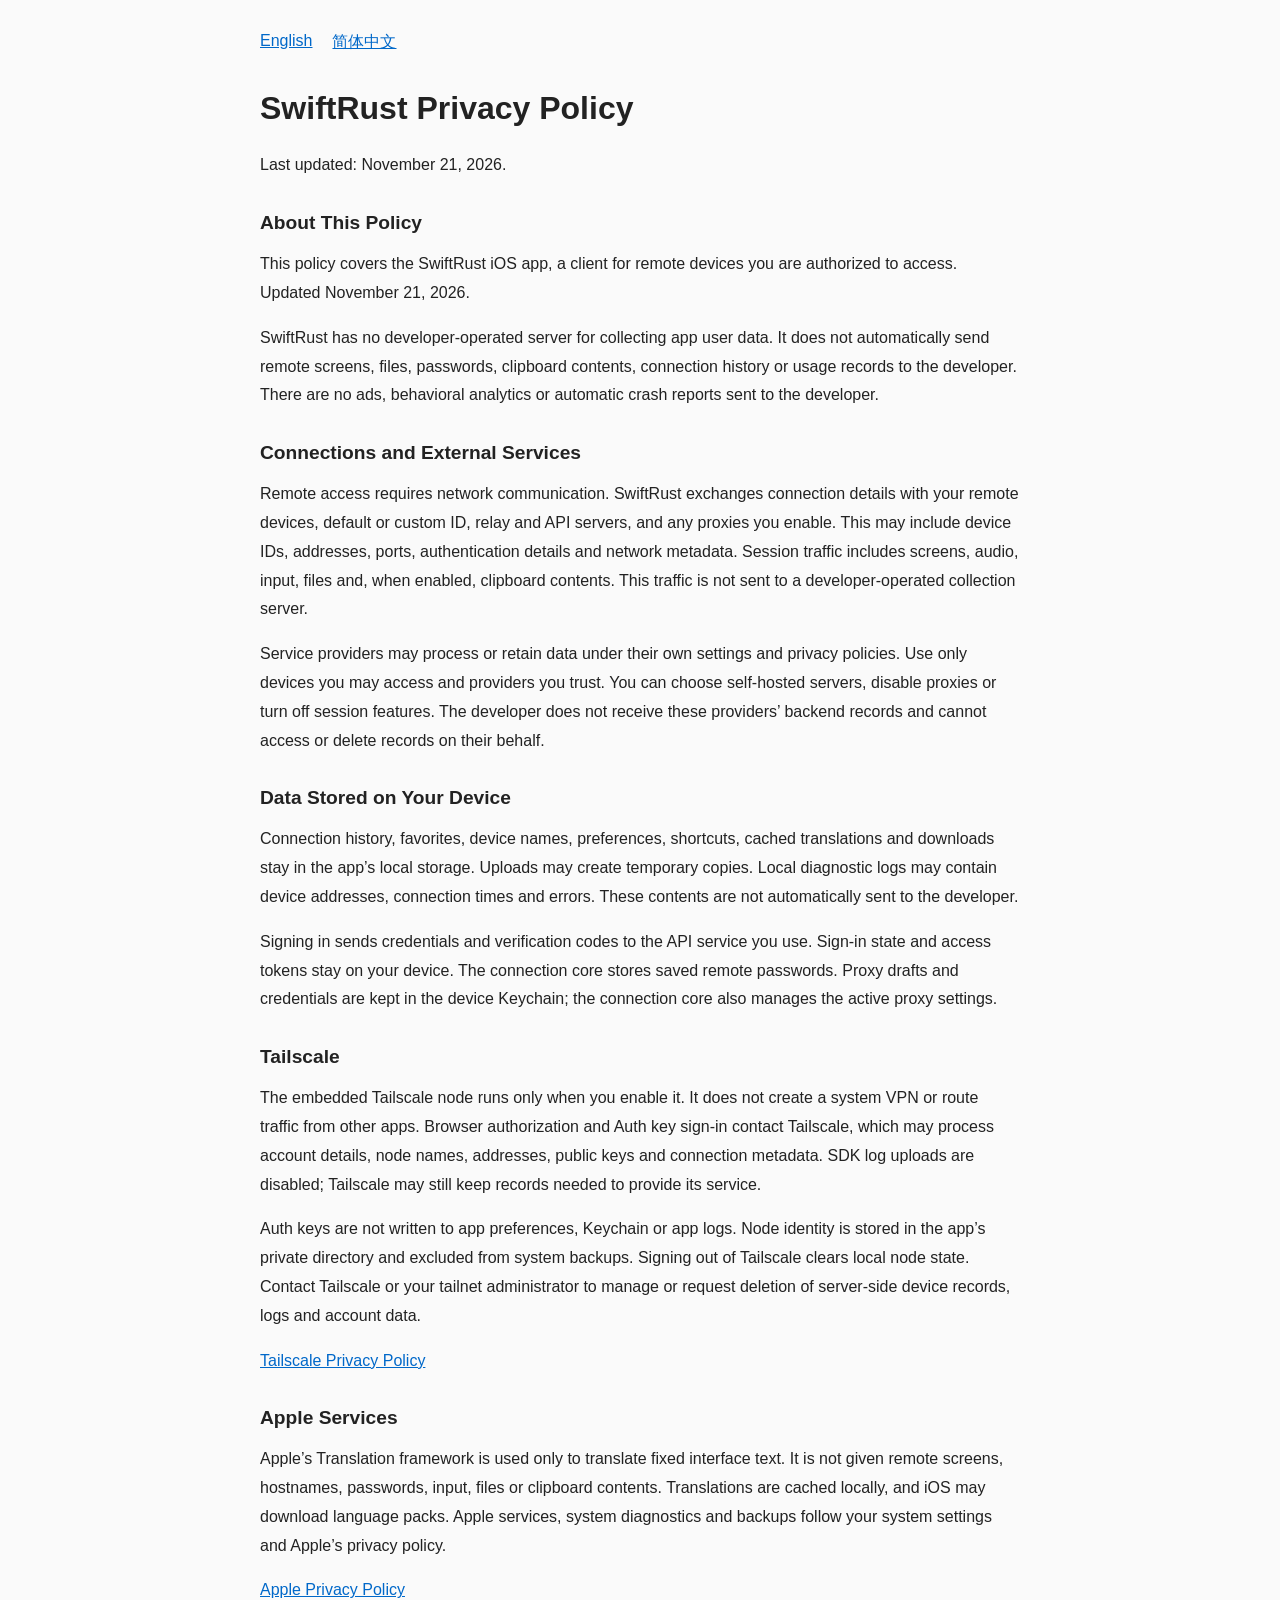
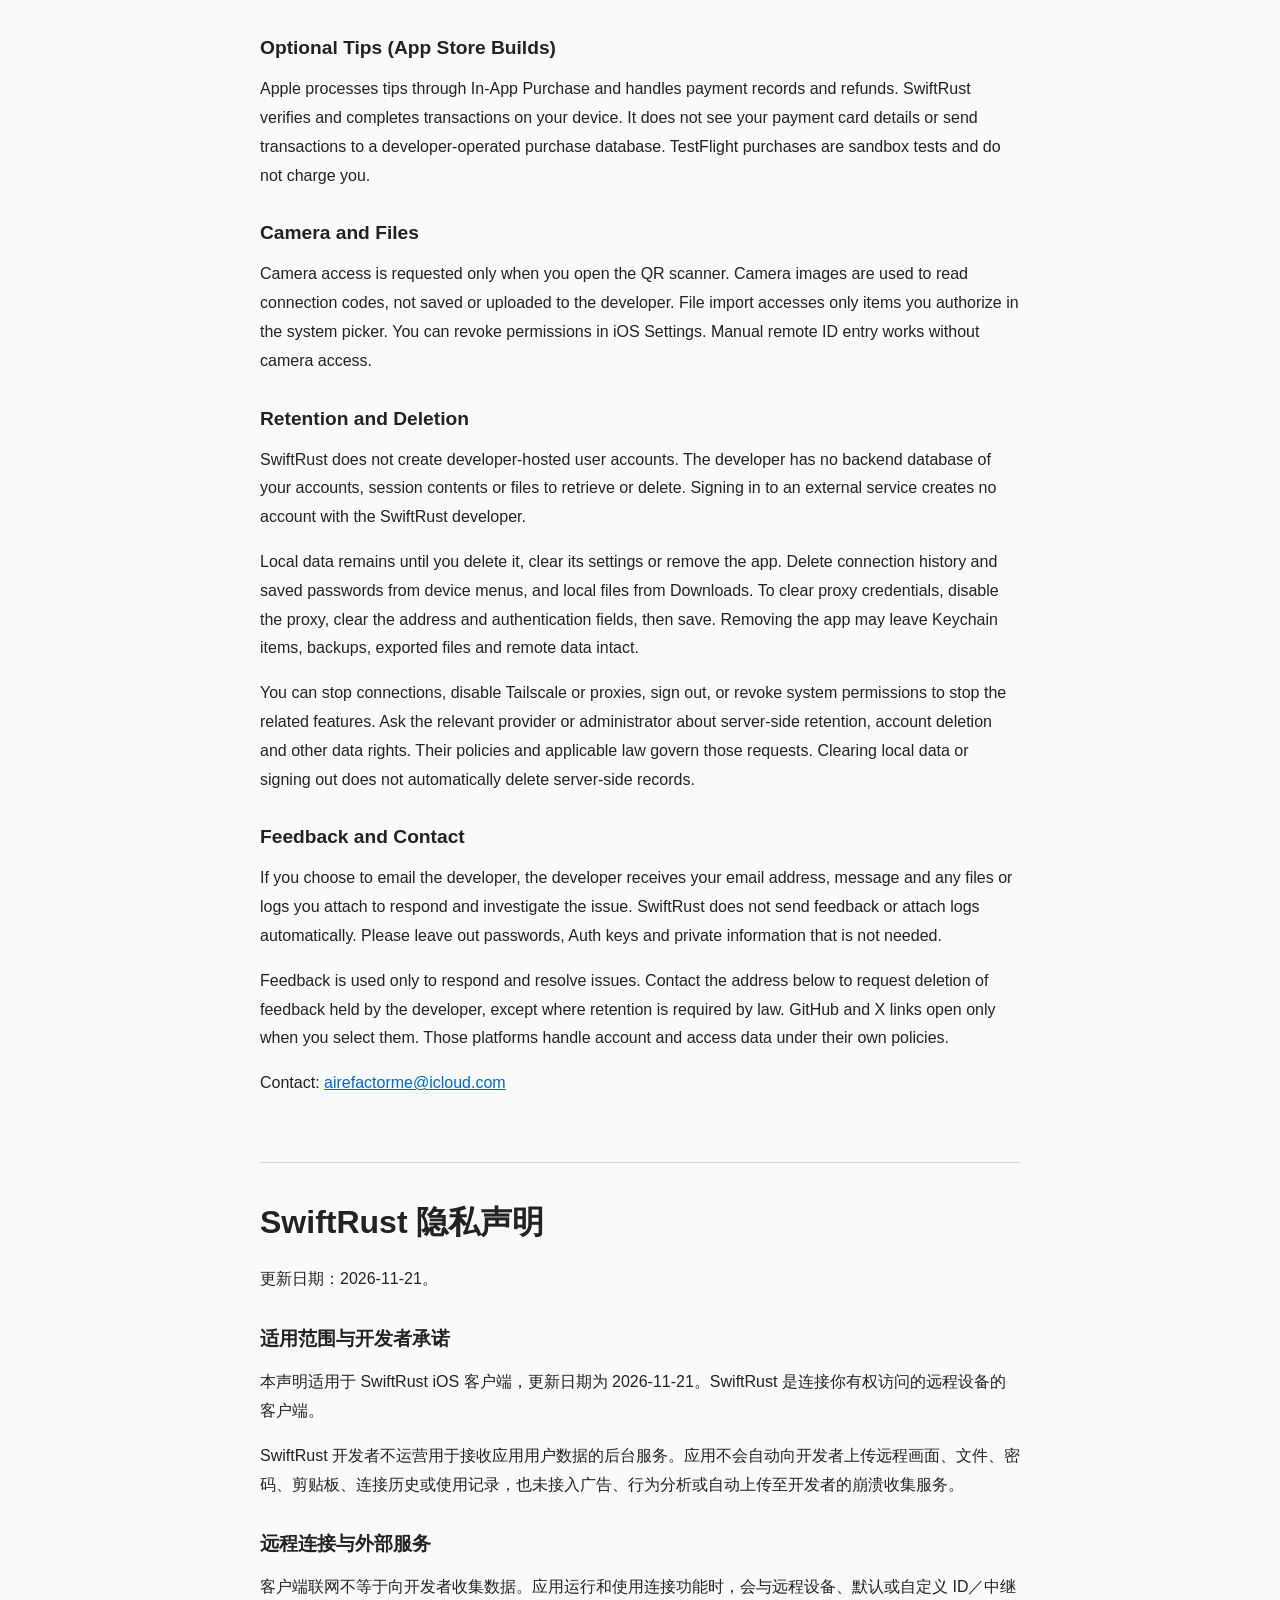
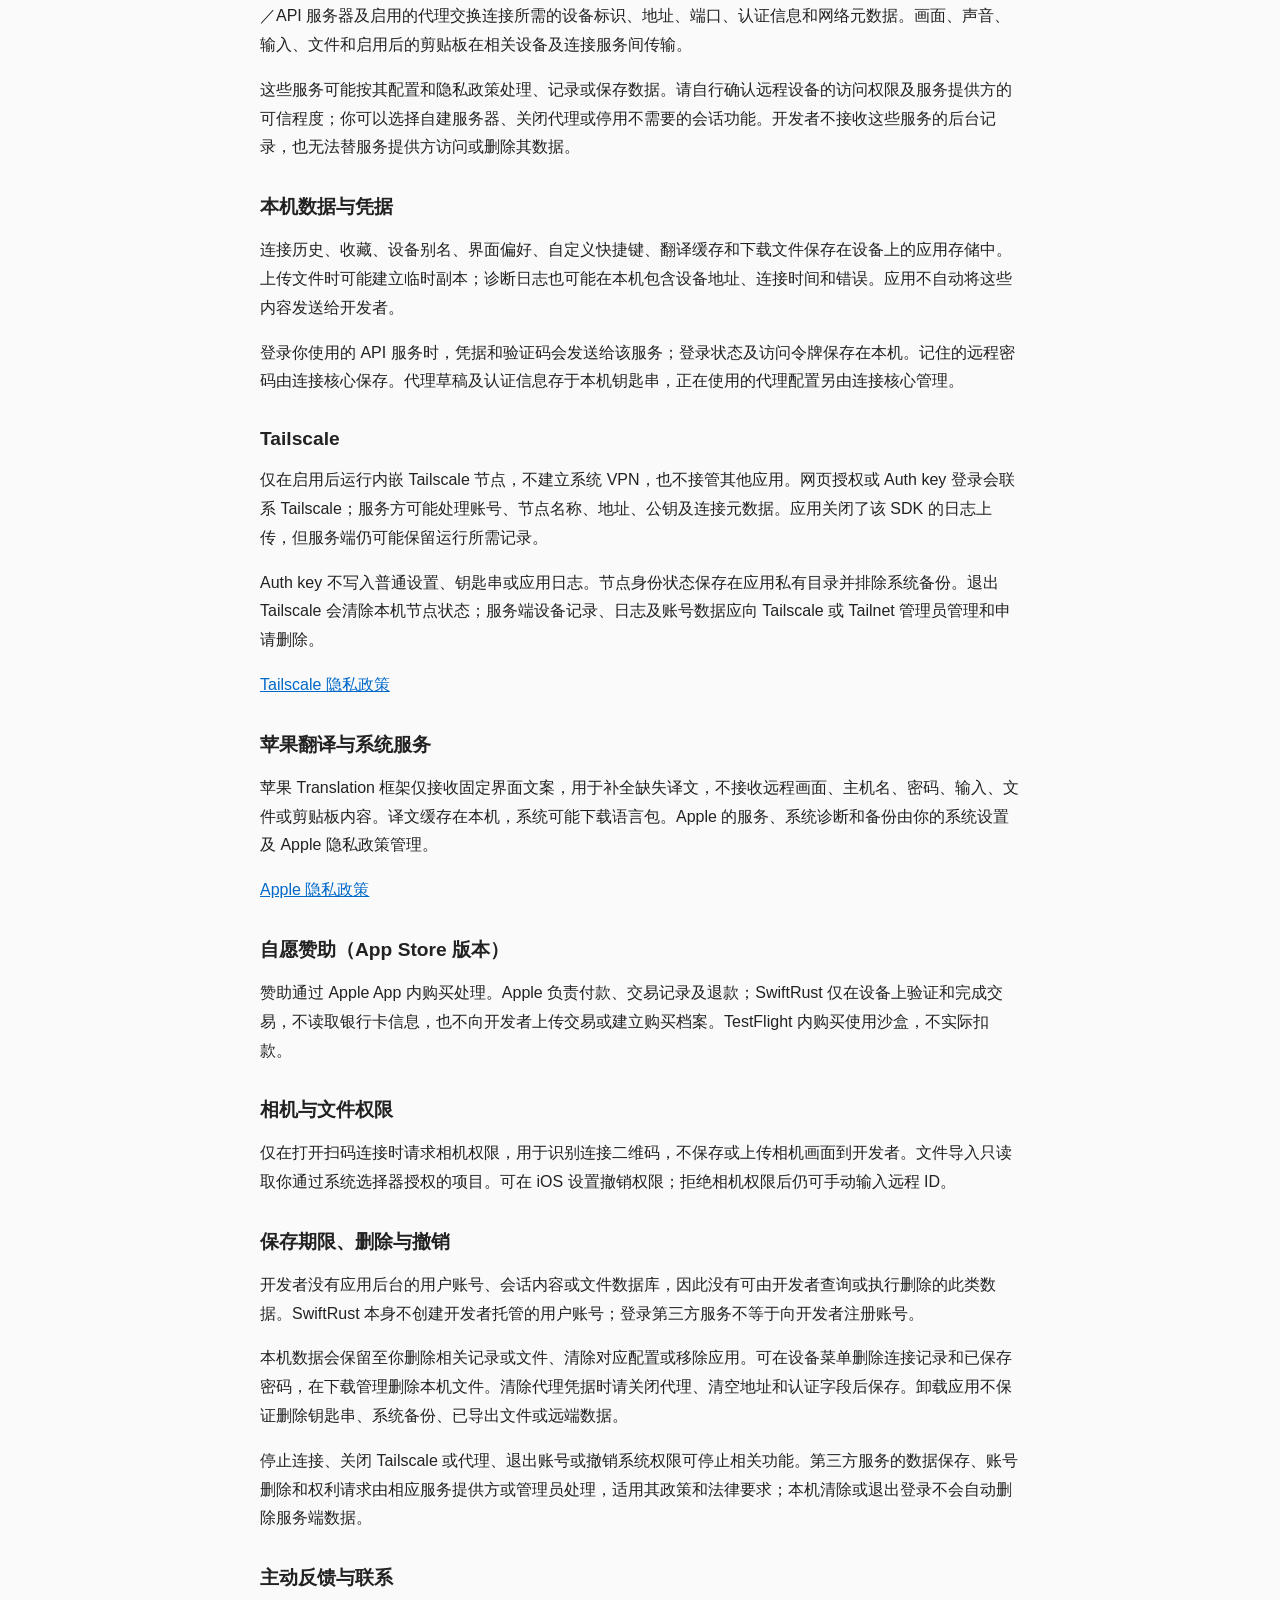
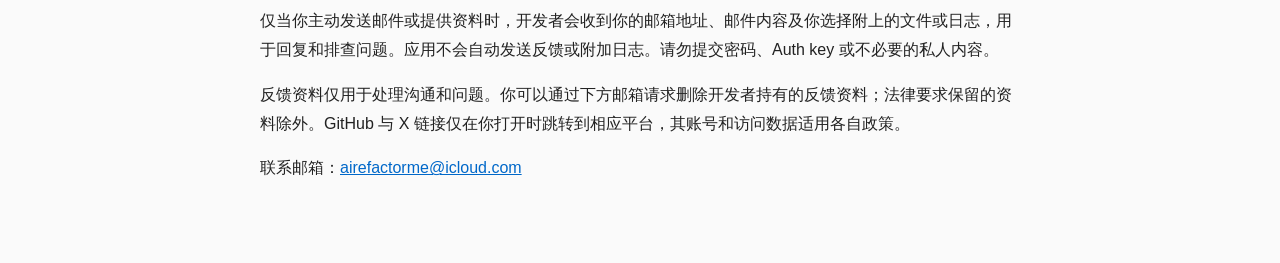
==== docs/index.html @ 5ad8a9b4 "feat: introduce SwiftRust 1.0.0 native iOS client Rebuild the iOS interface with SwiftUI/UIKit over " ====
<!doctype html><html lang="en"><meta charset="utf-8"><meta name="viewport" content="width=device-width, initial-scale=1"><meta name="color-scheme" content="light dark"><title>SwiftRust Privacy Policy</title><style>:root{font-family:-apple-system,BlinkMacSystemFont,"Segoe UI",sans-serif;color-scheme:light dark}body{margin:0;background:light-dark(#fafafa,#111);color:light-dark(#222,#eee)}main{max-width:760px;margin:auto;padding:32px 24px 64px}nav{display:flex;gap:20px;margin-bottom:36px}a{color:light-dark(#0068c9,#79baff)}h1{font-size:2rem;line-height:1.2;margin:0 0 24px}h2{font-size:1.2rem;margin-top:32px}p{font-size:1rem;line-height:1.8;overflow-wrap:anywhere}section+section{margin-top:64px;padding-top:40px;border-top:1px solid #8885}</style><main><nav aria-label="Language"><a href="#english">English</a><a href="#chinese" lang="zh-CN">简体中文</a></nav><section id="english"><h1>SwiftRust Privacy Policy</h1>
<p>Last updated: November 21, 2026.</p>
<h2>About This Policy</h2>
<p>This policy covers the SwiftRust iOS app, a client for remote devices you are authorized to access. Updated November 21, 2026.</p>
<p>SwiftRust has no developer-operated server for collecting app user data. It does not automatically send remote screens, files, passwords, clipboard contents, connection history or usage records to the developer. There are no ads, behavioral analytics or automatic crash reports sent to the developer.</p>
<h2>Connections and External Services</h2>
<p>Remote access requires network communication. SwiftRust exchanges connection details with your remote devices, default or custom ID, relay and API servers, and any proxies you enable. This may include device IDs, addresses, ports, authentication details and network metadata. Session traffic includes screens, audio, input, files and, when enabled, clipboard contents. This traffic is not sent to a developer-operated collection server.</p>
<p>Service providers may process or retain data under their own settings and privacy policies. Use only devices you may access and providers you trust. You can choose self-hosted servers, disable proxies or turn off session features. The developer does not receive these providers’ backend records and cannot access or delete records on their behalf.</p>
<h2>Data Stored on Your Device</h2>
<p>Connection history, favorites, device names, preferences, shortcuts, cached translations and downloads stay in the app’s local storage. Uploads may create temporary copies. Local diagnostic logs may contain device addresses, connection times and errors. These contents are not automatically sent to the developer.</p>
<p>Signing in sends credentials and verification codes to the API service you use. Sign-in state and access tokens stay on your device. The connection core stores saved remote passwords. Proxy drafts and credentials are kept in the device Keychain; the connection core also manages the active proxy settings.</p>
<h2>Tailscale</h2>
<p>The embedded Tailscale node runs only when you enable it. It does not create a system VPN or route traffic from other apps. Browser authorization and Auth key sign-in contact Tailscale, which may process account details, node names, addresses, public keys and connection metadata. SDK log uploads are disabled; Tailscale may still keep records needed to provide its service.</p>
<p>Auth keys are not written to app preferences, Keychain or app logs. Node identity is stored in the app’s private directory and excluded from system backups. Signing out of Tailscale clears local node state. Contact Tailscale or your tailnet administrator to manage or request deletion of server-side device records, logs and account data.</p>
<p><a href="https://tailscale.com/legal/privacy-policy">Tailscale Privacy Policy</a></p>
<h2>Apple Services</h2>
<p>Apple’s Translation framework is used only to translate fixed interface text. It is not given remote screens, hostnames, passwords, input, files or clipboard contents. Translations are cached locally, and iOS may download language packs. Apple services, system diagnostics and backups follow your system settings and Apple’s privacy policy.</p>
<p><a href="https://www.apple.com/legal/privacy/">Apple Privacy Policy</a></p>
<h2>Optional Tips (App Store Builds)</h2>
<p>Apple processes tips through In-App Purchase and handles payment records and refunds. SwiftRust verifies and completes transactions on your device. It does not see your payment card details or send transactions to a developer-operated purchase database. TestFlight purchases are sandbox tests and do not charge you.</p>
<h2>Camera and Files</h2>
<p>Camera access is requested only when you open the QR scanner. Camera images are used to read connection codes, not saved or uploaded to the developer. File import accesses only items you authorize in the system picker. You can revoke permissions in iOS Settings. Manual remote ID entry works without camera access.</p>
<h2>Retention and Deletion</h2>
<p>SwiftRust does not create developer-hosted user accounts. The developer has no backend database of your accounts, session contents or files to retrieve or delete. Signing in to an external service creates no account with the SwiftRust developer.</p>
<p>Local data remains until you delete it, clear its settings or remove the app. Delete connection history and saved passwords from device menus, and local files from Downloads. To clear proxy credentials, disable the proxy, clear the address and authentication fields, then save. Removing the app may leave Keychain items, backups, exported files and remote data intact.</p>
<p>You can stop connections, disable Tailscale or proxies, sign out, or revoke system permissions to stop the related features. Ask the relevant provider or administrator about server-side retention, account deletion and other data rights. Their policies and applicable law govern those requests. Clearing local data or signing out does not automatically delete server-side records.</p>
<h2>Feedback and Contact</h2>
<p>If you choose to email the developer, the developer receives your email address, message and any files or logs you attach to respond and investigate the issue. SwiftRust does not send feedback or attach logs automatically. Please leave out passwords, Auth keys and private information that is not needed.</p>
<p>Feedback is used only to respond and resolve issues. Contact the address below to request deletion of feedback held by the developer, except where retention is required by law. GitHub and X links open only when you select them. Those platforms handle account and access data under their own policies.</p>
<p>Contact: <a href="mailto:airefactorme@icloud.com">airefactorme@icloud.com</a></p></section><section id="chinese" lang="zh-CN"><h1>SwiftRust 隐私声明</h1>
<p>更新日期：2026-11-21。</p>
<h2>适用范围与开发者承诺</h2>
<p>本声明适用于 SwiftRust iOS 客户端，更新日期为 2026-11-21。SwiftRust 是连接你有权访问的远程设备的客户端。</p>
<p>SwiftRust 开发者不运营用于接收应用用户数据的后台服务。应用不会自动向开发者上传远程画面、文件、密码、剪贴板、连接历史或使用记录，也未接入广告、行为分析或自动上传至开发者的崩溃收集服务。</p>
<h2>远程连接与外部服务</h2>
<p>客户端联网不等于向开发者收集数据。应用运行和使用连接功能时，会与远程设备、默认或自定义 ID／中继／API 服务器及启用的代理交换连接所需的设备标识、地址、端口、认证信息和网络元数据。画面、声音、输入、文件和启用后的剪贴板在相关设备及连接服务间传输。</p>
<p>这些服务可能按其配置和隐私政策处理、记录或保存数据。请自行确认远程设备的访问权限及服务提供方的可信程度；你可以选择自建服务器、关闭代理或停用不需要的会话功能。开发者不接收这些服务的后台记录，也无法替服务提供方访问或删除其数据。</p>
<h2>本机数据与凭据</h2>
<p>连接历史、收藏、设备别名、界面偏好、自定义快捷键、翻译缓存和下载文件保存在设备上的应用存储中。上传文件时可能建立临时副本；诊断日志也可能在本机包含设备地址、连接时间和错误。应用不自动将这些内容发送给开发者。</p>
<p>登录你使用的 API 服务时，凭据和验证码会发送给该服务；登录状态及访问令牌保存在本机。记住的远程密码由连接核心保存。代理草稿及认证信息存于本机钥匙串，正在使用的代理配置另由连接核心管理。</p>
<h2>Tailscale</h2>
<p>仅在启用后运行内嵌 Tailscale 节点，不建立系统 VPN，也不接管其他应用。网页授权或 Auth key 登录会联系 Tailscale；服务方可能处理账号、节点名称、地址、公钥及连接元数据。应用关闭了该 SDK 的日志上传，但服务端仍可能保留运行所需记录。</p>
<p>Auth key 不写入普通设置、钥匙串或应用日志。节点身份状态保存在应用私有目录并排除系统备份。退出 Tailscale 会清除本机节点状态；服务端设备记录、日志及账号数据应向 Tailscale 或 Tailnet 管理员管理和申请删除。</p>
<p><a href="https://tailscale.com/legal/privacy-policy">Tailscale 隐私政策</a></p>
<h2>苹果翻译与系统服务</h2>
<p>苹果 Translation 框架仅接收固定界面文案，用于补全缺失译文，不接收远程画面、主机名、密码、输入、文件或剪贴板内容。译文缓存在本机，系统可能下载语言包。Apple 的服务、系统诊断和备份由你的系统设置及 Apple 隐私政策管理。</p>
<p><a href="https://www.apple.com/legal/privacy/">Apple 隐私政策</a></p>
<h2>自愿赞助（App Store 版本）</h2>
<p>赞助通过 Apple App 内购买处理。Apple 负责付款、交易记录及退款；SwiftRust 仅在设备上验证和完成交易，不读取银行卡信息，也不向开发者上传交易或建立购买档案。TestFlight 内购买使用沙盒，不实际扣款。</p>
<h2>相机与文件权限</h2>
<p>仅在打开扫码连接时请求相机权限，用于识别连接二维码，不保存或上传相机画面到开发者。文件导入只读取你通过系统选择器授权的项目。可在 iOS 设置撤销权限；拒绝相机权限后仍可手动输入远程 ID。</p>
<h2>保存期限、删除与撤销</h2>
<p>开发者没有应用后台的用户账号、会话内容或文件数据库，因此没有可由开发者查询或执行删除的此类数据。SwiftRust 本身不创建开发者托管的用户账号；登录第三方服务不等于向开发者注册账号。</p>
<p>本机数据会保留至你删除相关记录或文件、清除对应配置或移除应用。可在设备菜单删除连接记录和已保存密码，在下载管理删除本机文件。清除代理凭据时请关闭代理、清空地址和认证字段后保存。卸载应用不保证删除钥匙串、系统备份、已导出文件或远端数据。</p>
<p>停止连接、关闭 Tailscale 或代理、退出账号或撤销系统权限可停止相关功能。第三方服务的数据保存、账号删除和权利请求由相应服务提供方或管理员处理，适用其政策和法律要求；本机清除或退出登录不会自动删除服务端数据。</p>
<h2>主动反馈与联系</h2>
<p>仅当你主动发送邮件或提供资料时，开发者会收到你的邮箱地址、邮件内容及你选择附上的文件或日志，用于回复和排查问题。应用不会自动发送反馈或附加日志。请勿提交密码、Auth key 或不必要的私人内容。</p>
<p>反馈资料仅用于处理沟通和问题。你可以通过下方邮箱请求删除开发者持有的反馈资料；法律要求保留的资料除外。GitHub 与 X 链接仅在你打开时跳转到相应平台，其账号和访问数据适用各自政策。</p>
<p>联系邮箱：<a href="mailto:airefactorme@icloud.com">airefactorme@icloud.com</a></p></section></main></html>
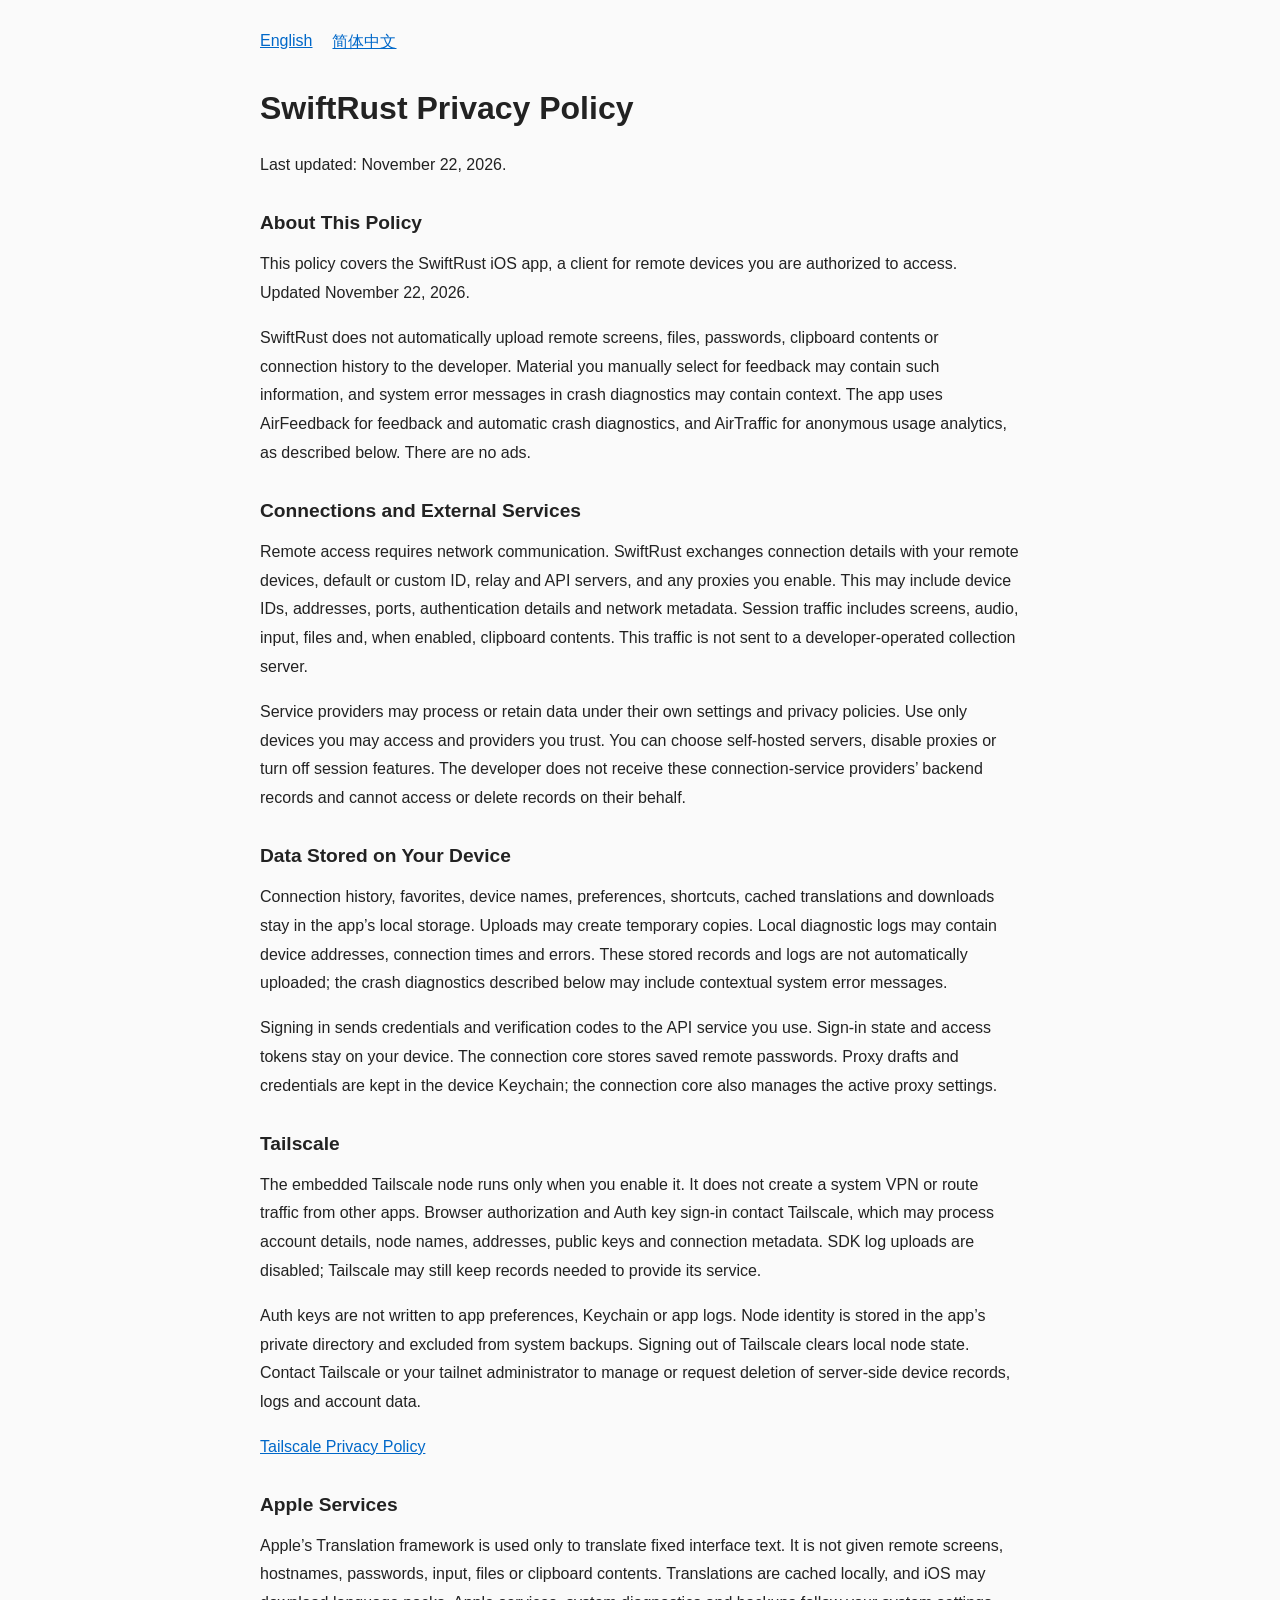
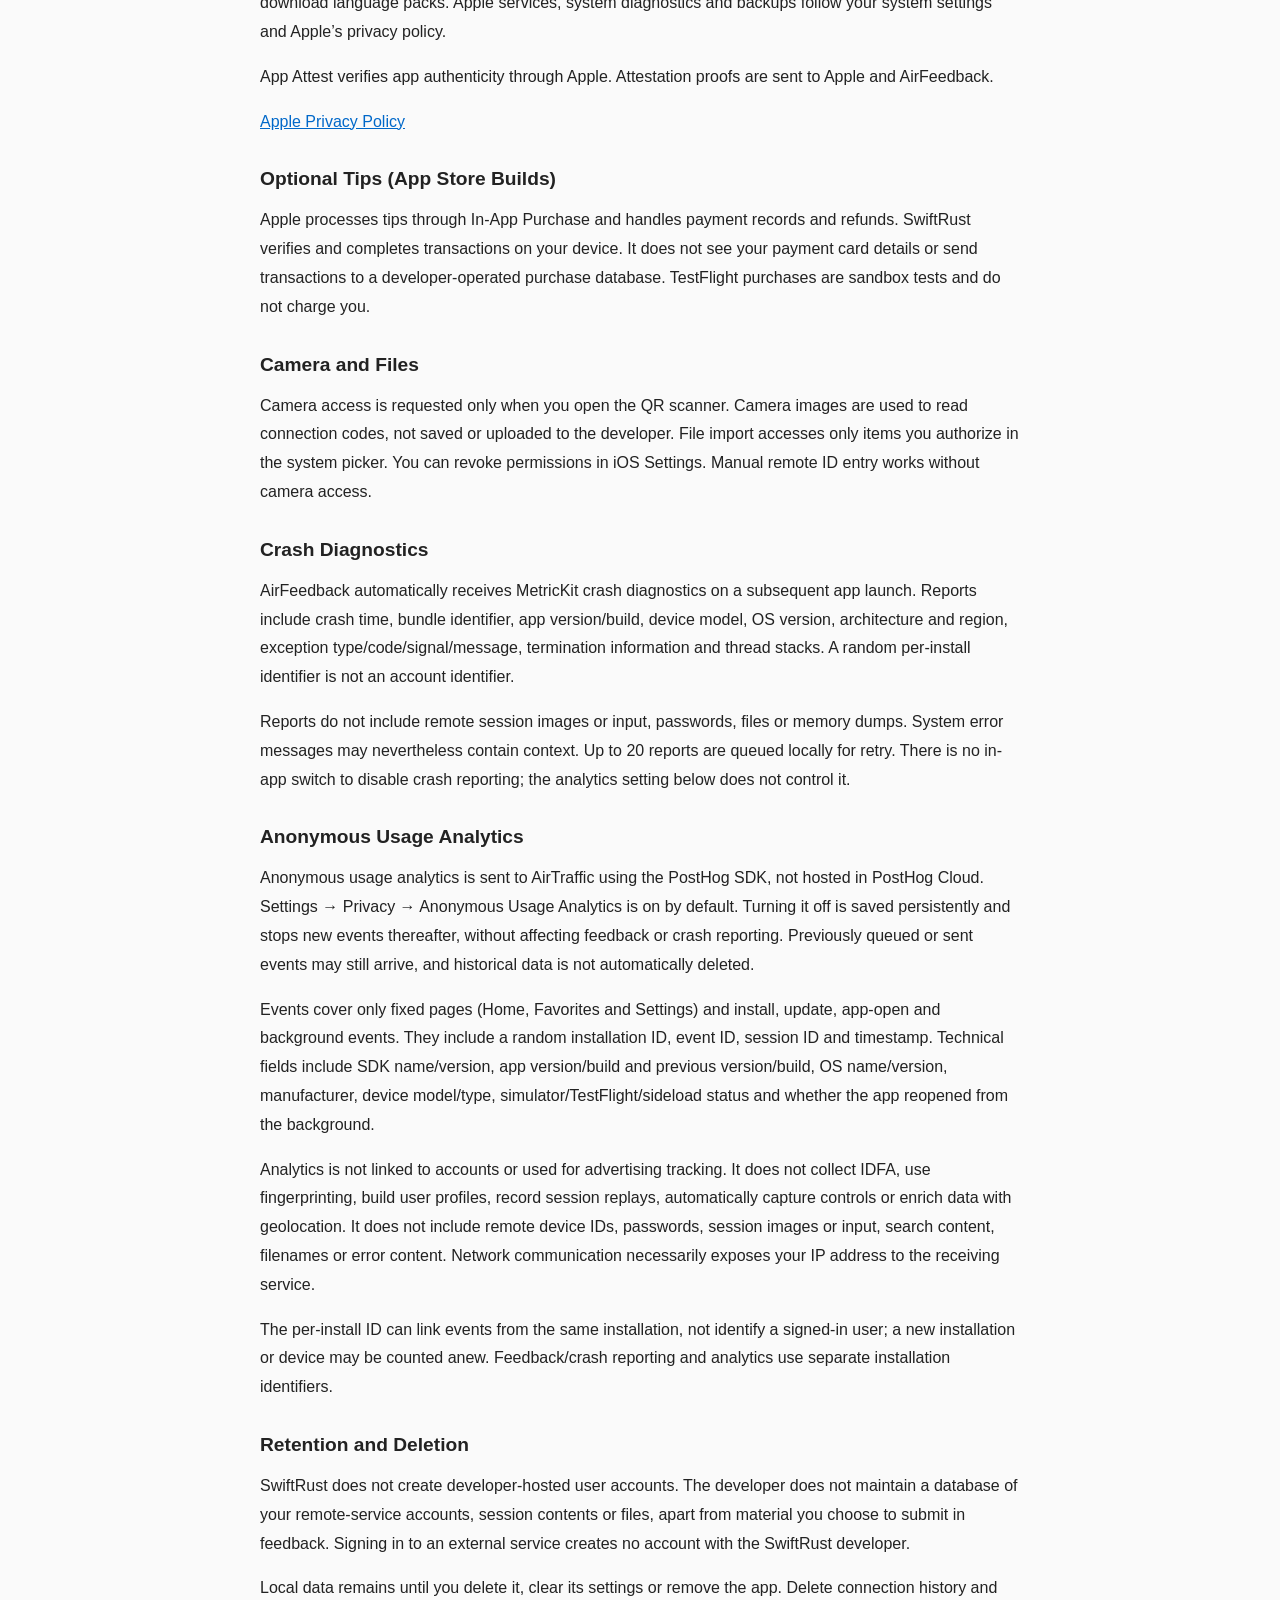
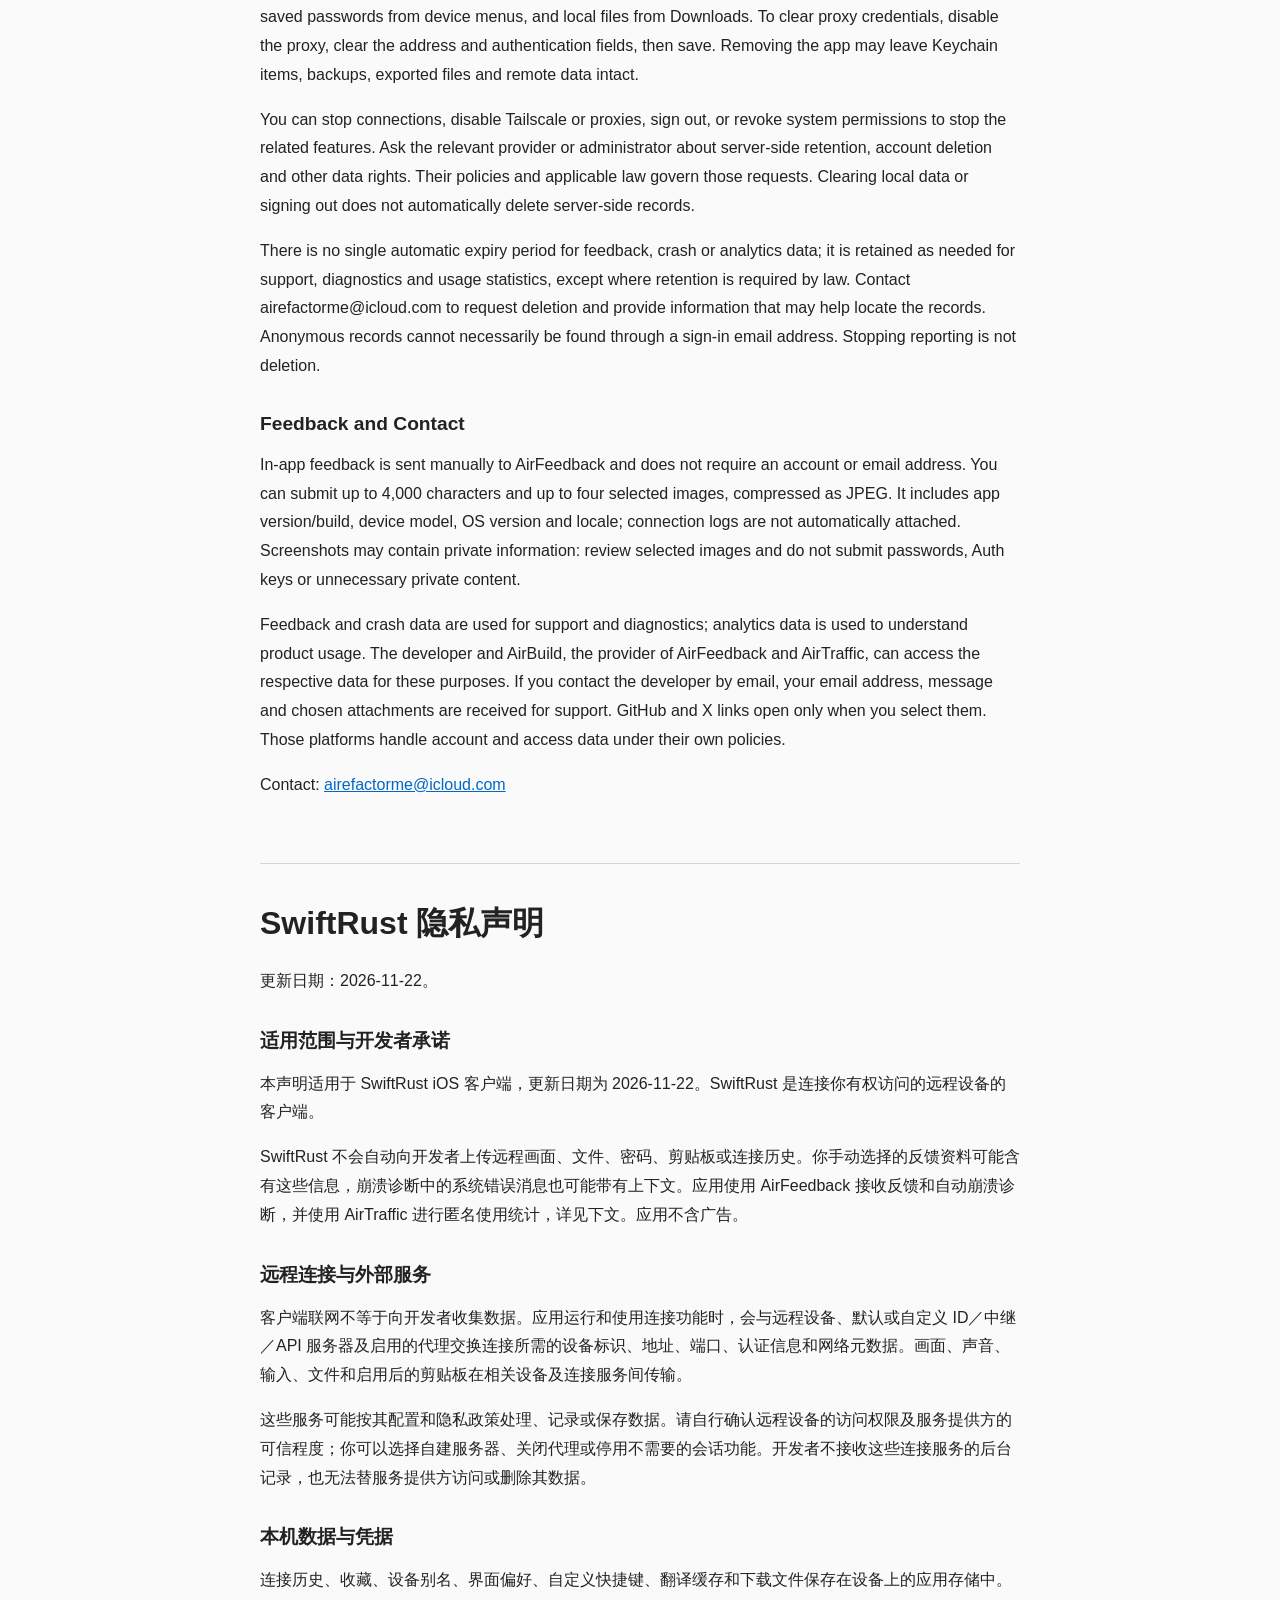
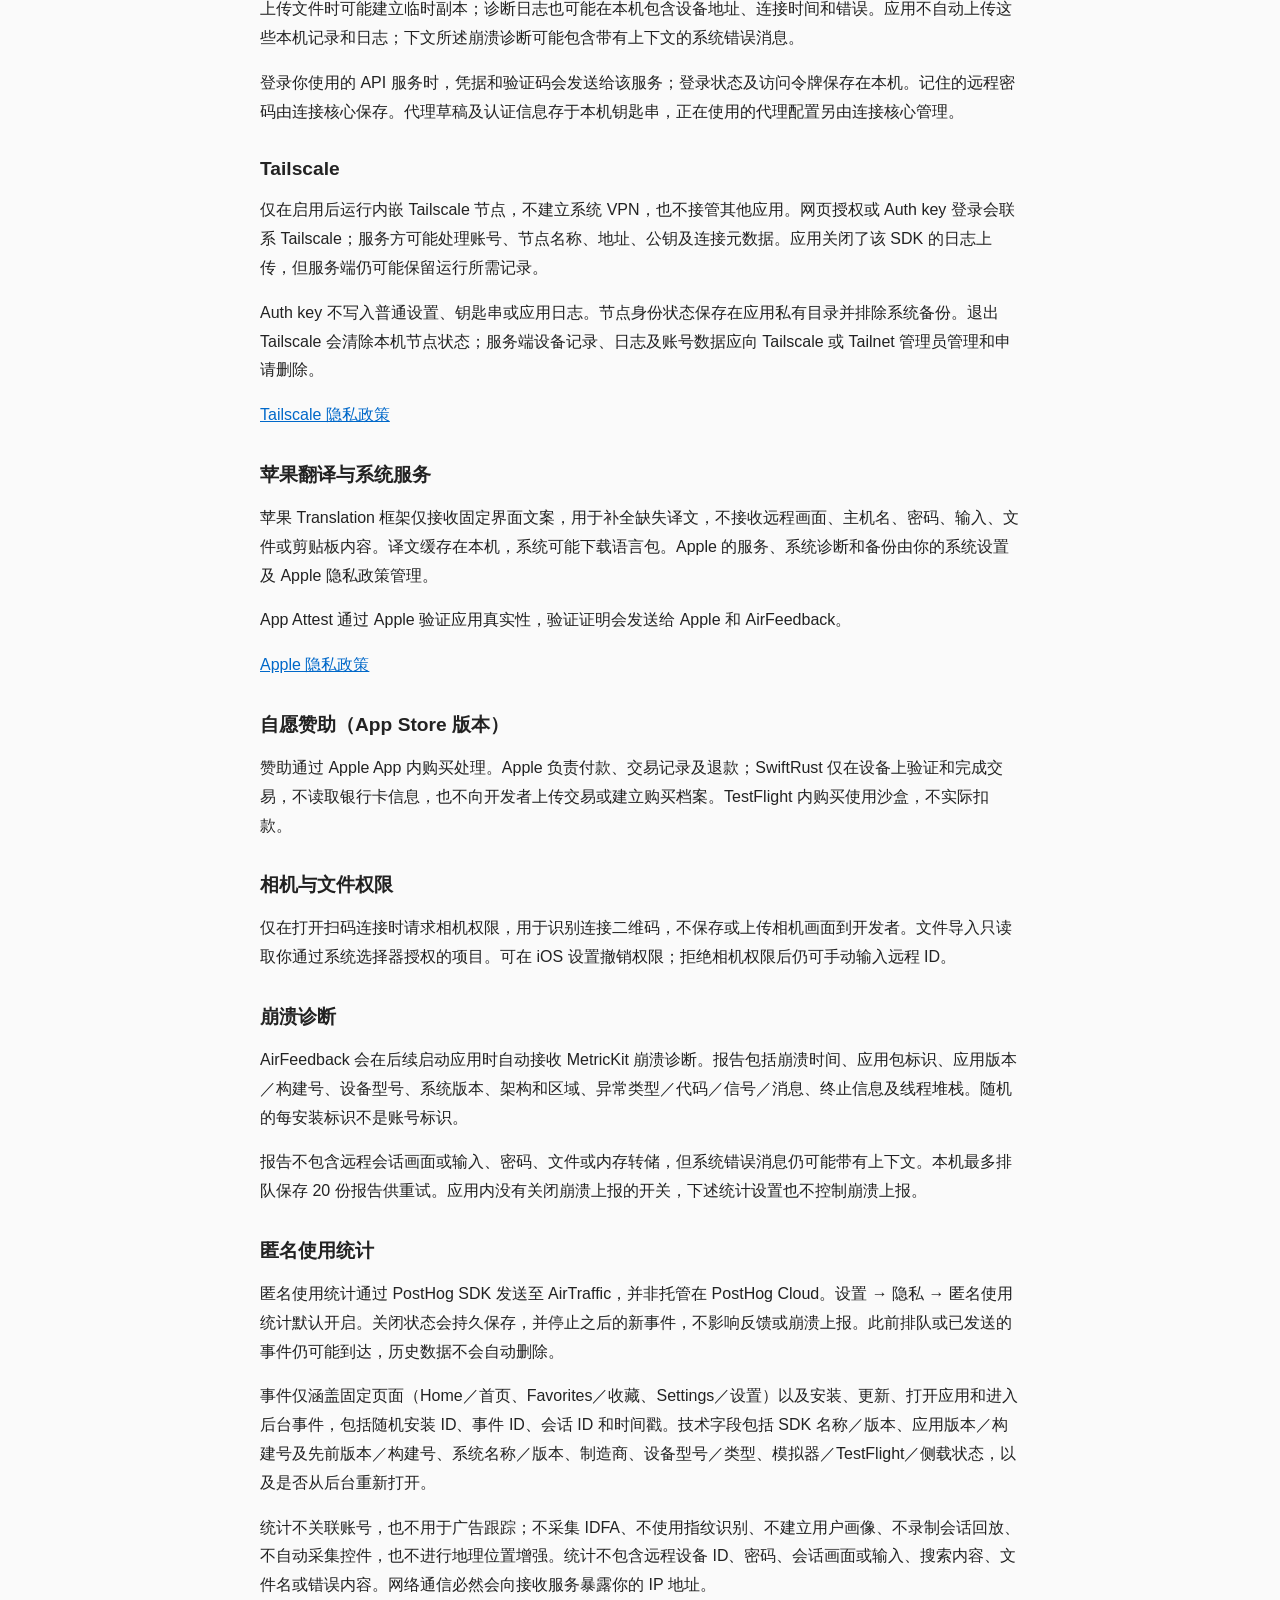
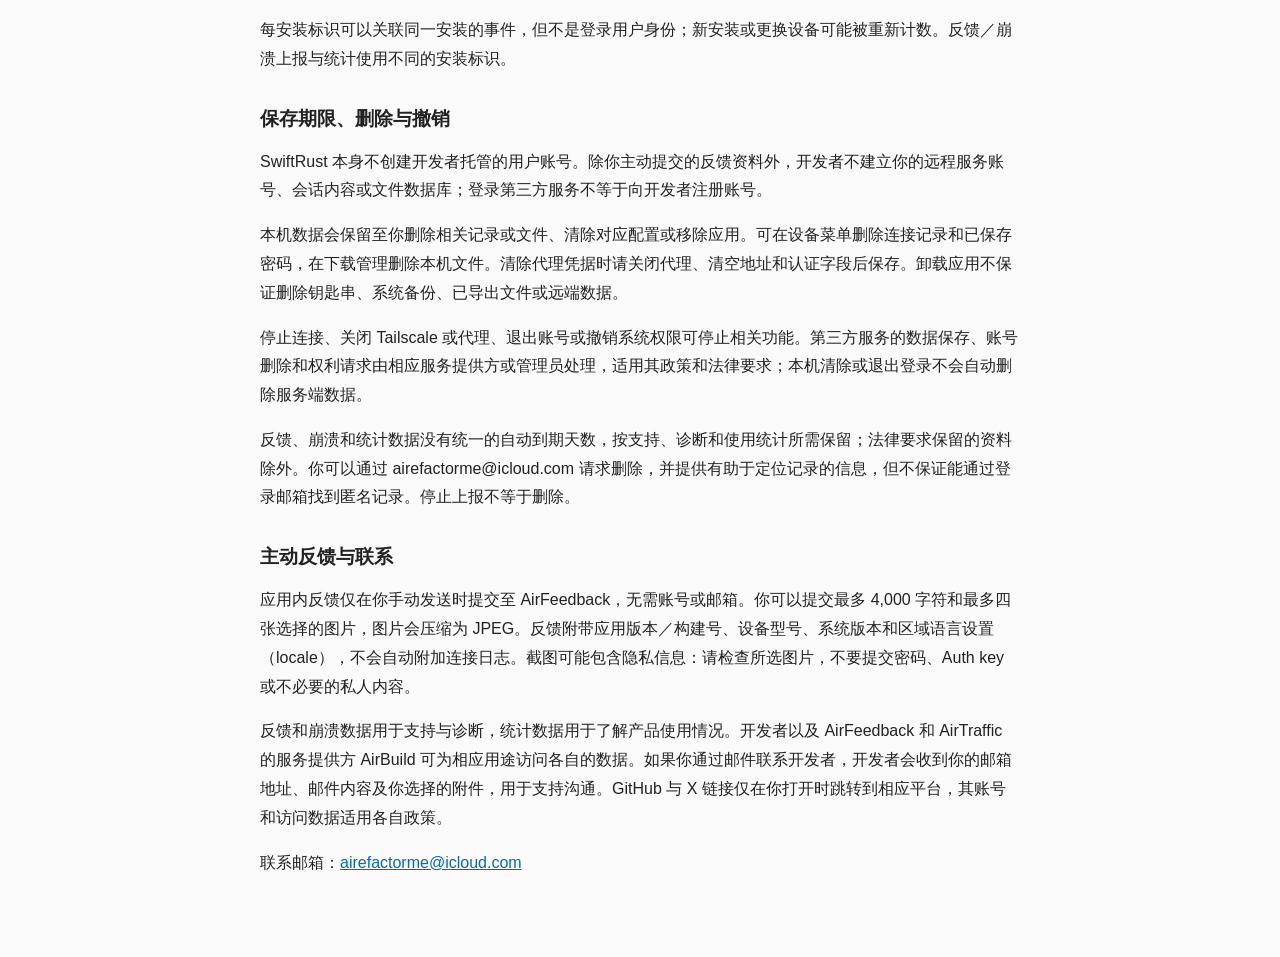
==== commit c9470fea: "Update bilingual privacy policy for feedback, crash reports and anonymous analytics Co-authored-by: " ====
--- a/docs/index.html
+++ b/docs/index.html
@@ -1,13 +1,13 @@
 <!doctype html><html lang="en"><meta charset="utf-8"><meta name="viewport" content="width=device-width, initial-scale=1"><meta name="color-scheme" content="light dark"><title>SwiftRust Privacy Policy</title><style>:root{font-family:-apple-system,BlinkMacSystemFont,"Segoe UI",sans-serif;color-scheme:light dark}body{margin:0;background:light-dark(#fafafa,#111);color:light-dark(#222,#eee)}main{max-width:760px;margin:auto;padding:32px 24px 64px}nav{display:flex;gap:20px;margin-bottom:36px}a{color:light-dark(#0068c9,#79baff)}h1{font-size:2rem;line-height:1.2;margin:0 0 24px}h2{font-size:1.2rem;margin-top:32px}p{font-size:1rem;line-height:1.8;overflow-wrap:anywhere}section+section{margin-top:64px;padding-top:40px;border-top:1px solid #8885}</style><main><nav aria-label="Language"><a href="#english">English</a><a href="#chinese" lang="zh-CN">简体中文</a></nav><section id="english"><h1>SwiftRust Privacy Policy</h1>
-<p>Last updated: November 21, 2026.</p>
+<p>Last updated: November 22, 2026.</p>
 <h2>About This Policy</h2>
-<p>This policy covers the SwiftRust iOS app, a client for remote devices you are authorized to access. Updated November 21, 2026.</p>
-<p>SwiftRust has no developer-operated server for collecting app user data. It does not automatically send remote screens, files, passwords, clipboard contents, connection history or usage records to the developer. There are no ads, behavioral analytics or automatic crash reports sent to the developer.</p>
+<p>This policy covers the SwiftRust iOS app, a client for remote devices you are authorized to access. Updated November 22, 2026.</p>
+<p>SwiftRust does not automatically upload remote screens, files, passwords, clipboard contents or connection history to the developer. Material you manually select for feedback may contain such information, and system error messages in crash diagnostics may contain context. The app uses AirFeedback for feedback and automatic crash diagnostics, and AirTraffic for anonymous usage analytics, as described below. There are no ads.</p>
 <h2>Connections and External Services</h2>
 <p>Remote access requires network communication. SwiftRust exchanges connection details with your remote devices, default or custom ID, relay and API servers, and any proxies you enable. This may include device IDs, addresses, ports, authentication details and network metadata. Session traffic includes screens, audio, input, files and, when enabled, clipboard contents. This traffic is not sent to a developer-operated collection server.</p>
-<p>Service providers may process or retain data under their own settings and privacy policies. Use only devices you may access and providers you trust. You can choose self-hosted servers, disable proxies or turn off session features. The developer does not receive these providers’ backend records and cannot access or delete records on their behalf.</p>
+<p>Service providers may process or retain data under their own settings and privacy policies. Use only devices you may access and providers you trust. You can choose self-hosted servers, disable proxies or turn off session features. The developer does not receive these connection-service providers’ backend records and cannot access or delete records on their behalf.</p>
 <h2>Data Stored on Your Device</h2>
-<p>Connection history, favorites, device names, preferences, shortcuts, cached translations and downloads stay in the app’s local storage. Uploads may create temporary copies. Local diagnostic logs may contain device addresses, connection times and errors. These contents are not automatically sent to the developer.</p>
+<p>Connection history, favorites, device names, preferences, shortcuts, cached translations and downloads stay in the app’s local storage. Uploads may create temporary copies. Local diagnostic logs may contain device addresses, connection times and errors. These stored records and logs are not automatically uploaded; the crash diagnostics described below may include contextual system error messages.</p>
 <p>Signing in sends credentials and verification codes to the API service you use. Sign-in state and access tokens stay on your device. The connection core stores saved remote passwords. Proxy drafts and credentials are kept in the device Keychain; the connection core also manages the active proxy settings.</p>
 <h2>Tailscale</h2>
 <p>The embedded Tailscale node runs only when you enable it. It does not create a system VPN or route traffic from other apps. Browser authorization and Auth key sign-in contact Tailscale, which may process account details, node names, addresses, public keys and connection metadata. SDK log uploads are disabled; Tailscale may still keep records needed to provide its service.</p>
@@ -15,28 +15,38 @@
 <p><a href="https://tailscale.com/legal/privacy-policy">Tailscale Privacy Policy</a></p>
 <h2>Apple Services</h2>
 <p>Apple’s Translation framework is used only to translate fixed interface text. It is not given remote screens, hostnames, passwords, input, files or clipboard contents. Translations are cached locally, and iOS may download language packs. Apple services, system diagnostics and backups follow your system settings and Apple’s privacy policy.</p>
+<p>App Attest verifies app authenticity through Apple. Attestation proofs are sent to Apple and AirFeedback.</p>
 <p><a href="https://www.apple.com/legal/privacy/">Apple Privacy Policy</a></p>
 <h2>Optional Tips (App Store Builds)</h2>
 <p>Apple processes tips through In-App Purchase and handles payment records and refunds. SwiftRust verifies and completes transactions on your device. It does not see your payment card details or send transactions to a developer-operated purchase database. TestFlight purchases are sandbox tests and do not charge you.</p>
 <h2>Camera and Files</h2>
 <p>Camera access is requested only when you open the QR scanner. Camera images are used to read connection codes, not saved or uploaded to the developer. File import accesses only items you authorize in the system picker. You can revoke permissions in iOS Settings. Manual remote ID entry works without camera access.</p>
+<h2>Crash Diagnostics</h2>
+<p>AirFeedback automatically receives MetricKit crash diagnostics on a subsequent app launch. Reports include crash time, bundle identifier, app version/build, device model, OS version, architecture and region, exception type/code/signal/message, termination information and thread stacks. A random per-install identifier is not an account identifier.</p>
+<p>Reports do not include remote session images or input, passwords, files or memory dumps. System error messages may nevertheless contain context. Up to 20 reports are queued locally for retry. There is no in-app switch to disable crash reporting; the analytics setting below does not control it.</p>
+<h2>Anonymous Usage Analytics</h2>
+<p>Anonymous usage analytics is sent to AirTraffic using the PostHog SDK, not hosted in PostHog Cloud. Settings → Privacy → Anonymous Usage Analytics is on by default. Turning it off is saved persistently and stops new events thereafter, without affecting feedback or crash reporting. Previously queued or sent events may still arrive, and historical data is not automatically deleted.</p>
+<p>Events cover only fixed pages (Home, Favorites and Settings) and install, update, app-open and background events. They include a random installation ID, event ID, session ID and timestamp. Technical fields include SDK name/version, app version/build and previous version/build, OS name/version, manufacturer, device model/type, simulator/TestFlight/sideload status and whether the app reopened from the background.</p>
+<p>Analytics is not linked to accounts or used for advertising tracking. It does not collect IDFA, use fingerprinting, build user profiles, record session replays, automatically capture controls or enrich data with geolocation. It does not include remote device IDs, passwords, session images or input, search content, filenames or error content. Network communication necessarily exposes your IP address to the receiving service.</p>
+<p>The per-install ID can link events from the same installation, not identify a signed-in user; a new installation or device may be counted anew. Feedback/crash reporting and analytics use separate installation identifiers.</p>
 <h2>Retention and Deletion</h2>
-<p>SwiftRust does not create developer-hosted user accounts. The developer has no backend database of your accounts, session contents or files to retrieve or delete. Signing in to an external service creates no account with the SwiftRust developer.</p>
+<p>SwiftRust does not create developer-hosted user accounts. The developer does not maintain a database of your remote-service accounts, session contents or files, apart from material you choose to submit in feedback. Signing in to an external service creates no account with the SwiftRust developer.</p>
 <p>Local data remains until you delete it, clear its settings or remove the app. Delete connection history and saved passwords from device menus, and local files from Downloads. To clear proxy credentials, disable the proxy, clear the address and authentication fields, then save. Removing the app may leave Keychain items, backups, exported files and remote data intact.</p>
 <p>You can stop connections, disable Tailscale or proxies, sign out, or revoke system permissions to stop the related features. Ask the relevant provider or administrator about server-side retention, account deletion and other data rights. Their policies and applicable law govern those requests. Clearing local data or signing out does not automatically delete server-side records.</p>
+<p>There is no single automatic expiry period for feedback, crash or analytics data; it is retained as needed for support, diagnostics and usage statistics, except where retention is required by law. Contact airefactorme@icloud.com to request deletion and provide information that may help locate the records. Anonymous records cannot necessarily be found through a sign-in email address. Stopping reporting is not deletion.</p>
 <h2>Feedback and Contact</h2>
-<p>If you choose to email the developer, the developer receives your email address, message and any files or logs you attach to respond and investigate the issue. SwiftRust does not send feedback or attach logs automatically. Please leave out passwords, Auth keys and private information that is not needed.</p>
-<p>Feedback is used only to respond and resolve issues. Contact the address below to request deletion of feedback held by the developer, except where retention is required by law. GitHub and X links open only when you select them. Those platforms handle account and access data under their own policies.</p>
+<p>In-app feedback is sent manually to AirFeedback and does not require an account or email address. You can submit up to 4,000 characters and up to four selected images, compressed as JPEG. It includes app version/build, device model, OS version and locale; connection logs are not automatically attached. Screenshots may contain private information: review selected images and do not submit passwords, Auth keys or unnecessary private content.</p>
+<p>Feedback and crash data are used for support and diagnostics; analytics data is used to understand product usage. The developer and AirBuild, the provider of AirFeedback and AirTraffic, can access the respective data for these purposes. If you contact the developer by email, your email address, message and chosen attachments are received for support. GitHub and X links open only when you select them. Those platforms handle account and access data under their own policies.</p>
 <p>Contact: <a href="mailto:airefactorme@icloud.com">airefactorme@icloud.com</a></p></section><section id="chinese" lang="zh-CN"><h1>SwiftRust 隐私声明</h1>
-<p>更新日期：2026-11-21。</p>
+<p>更新日期：2026-11-22。</p>
 <h2>适用范围与开发者承诺</h2>
-<p>本声明适用于 SwiftRust iOS 客户端，更新日期为 2026-11-21。SwiftRust 是连接你有权访问的远程设备的客户端。</p>
-<p>SwiftRust 开发者不运营用于接收应用用户数据的后台服务。应用不会自动向开发者上传远程画面、文件、密码、剪贴板、连接历史或使用记录，也未接入广告、行为分析或自动上传至开发者的崩溃收集服务。</p>
+<p>本声明适用于 SwiftRust iOS 客户端，更新日期为 2026-11-22。SwiftRust 是连接你有权访问的远程设备的客户端。</p>
+<p>SwiftRust 不会自动向开发者上传远程画面、文件、密码、剪贴板或连接历史。你手动选择的反馈资料可能含有这些信息，崩溃诊断中的系统错误消息也可能带有上下文。应用使用 AirFeedback 接收反馈和自动崩溃诊断，并使用 AirTraffic 进行匿名使用统计，详见下文。应用不含广告。</p>
 <h2>远程连接与外部服务</h2>
 <p>客户端联网不等于向开发者收集数据。应用运行和使用连接功能时，会与远程设备、默认或自定义 ID／中继／API 服务器及启用的代理交换连接所需的设备标识、地址、端口、认证信息和网络元数据。画面、声音、输入、文件和启用后的剪贴板在相关设备及连接服务间传输。</p>
-<p>这些服务可能按其配置和隐私政策处理、记录或保存数据。请自行确认远程设备的访问权限及服务提供方的可信程度；你可以选择自建服务器、关闭代理或停用不需要的会话功能。开发者不接收这些服务的后台记录，也无法替服务提供方访问或删除其数据。</p>
+<p>这些服务可能按其配置和隐私政策处理、记录或保存数据。请自行确认远程设备的访问权限及服务提供方的可信程度；你可以选择自建服务器、关闭代理或停用不需要的会话功能。开发者不接收这些连接服务的后台记录，也无法替服务提供方访问或删除其数据。</p>
 <h2>本机数据与凭据</h2>
-<p>连接历史、收藏、设备别名、界面偏好、自定义快捷键、翻译缓存和下载文件保存在设备上的应用存储中。上传文件时可能建立临时副本；诊断日志也可能在本机包含设备地址、连接时间和错误。应用不自动将这些内容发送给开发者。</p>
+<p>连接历史、收藏、设备别名、界面偏好、自定义快捷键、翻译缓存和下载文件保存在设备上的应用存储中。上传文件时可能建立临时副本；诊断日志也可能在本机包含设备地址、连接时间和错误。应用不自动上传这些本机记录和日志；下文所述崩溃诊断可能包含带有上下文的系统错误消息。</p>
 <p>登录你使用的 API 服务时，凭据和验证码会发送给该服务；登录状态及访问令牌保存在本机。记住的远程密码由连接核心保存。代理草稿及认证信息存于本机钥匙串，正在使用的代理配置另由连接核心管理。</p>
 <h2>Tailscale</h2>
 <p>仅在启用后运行内嵌 Tailscale 节点，不建立系统 VPN，也不接管其他应用。网页授权或 Auth key 登录会联系 Tailscale；服务方可能处理账号、节点名称、地址、公钥及连接元数据。应用关闭了该 SDK 的日志上传，但服务端仍可能保留运行所需记录。</p>
@@ -44,16 +54,26 @@
 <p><a href="https://tailscale.com/legal/privacy-policy">Tailscale 隐私政策</a></p>
 <h2>苹果翻译与系统服务</h2>
 <p>苹果 Translation 框架仅接收固定界面文案，用于补全缺失译文，不接收远程画面、主机名、密码、输入、文件或剪贴板内容。译文缓存在本机，系统可能下载语言包。Apple 的服务、系统诊断和备份由你的系统设置及 Apple 隐私政策管理。</p>
+<p>App Attest 通过 Apple 验证应用真实性，验证证明会发送给 Apple 和 AirFeedback。</p>
 <p><a href="https://www.apple.com/legal/privacy/">Apple 隐私政策</a></p>
 <h2>自愿赞助（App Store 版本）</h2>
 <p>赞助通过 Apple App 内购买处理。Apple 负责付款、交易记录及退款；SwiftRust 仅在设备上验证和完成交易，不读取银行卡信息，也不向开发者上传交易或建立购买档案。TestFlight 内购买使用沙盒，不实际扣款。</p>
 <h2>相机与文件权限</h2>
 <p>仅在打开扫码连接时请求相机权限，用于识别连接二维码，不保存或上传相机画面到开发者。文件导入只读取你通过系统选择器授权的项目。可在 iOS 设置撤销权限；拒绝相机权限后仍可手动输入远程 ID。</p>
+<h2>崩溃诊断</h2>
+<p>AirFeedback 会在后续启动应用时自动接收 MetricKit 崩溃诊断。报告包括崩溃时间、应用包标识、应用版本／构建号、设备型号、系统版本、架构和区域、异常类型／代码／信号／消息、终止信息及线程堆栈。随机的每安装标识不是账号标识。</p>
+<p>报告不包含远程会话画面或输入、密码、文件或内存转储，但系统错误消息仍可能带有上下文。本机最多排队保存 20 份报告供重试。应用内没有关闭崩溃上报的开关，下述统计设置也不控制崩溃上报。</p>
+<h2>匿名使用统计</h2>
+<p>匿名使用统计通过 PostHog SDK 发送至 AirTraffic，并非托管在 PostHog Cloud。设置 → 隐私 → 匿名使用统计默认开启。关闭状态会持久保存，并停止之后的新事件，不影响反馈或崩溃上报。此前排队或已发送的事件仍可能到达，历史数据不会自动删除。</p>
+<p>事件仅涵盖固定页面（Home／首页、Favorites／收藏、Settings／设置）以及安装、更新、打开应用和进入后台事件，包括随机安装 ID、事件 ID、会话 ID 和时间戳。技术字段包括 SDK 名称／版本、应用版本／构建号及先前版本／构建号、系统名称／版本、制造商、设备型号／类型、模拟器／TestFlight／侧载状态，以及是否从后台重新打开。</p>
+<p>统计不关联账号，也不用于广告跟踪；不采集 IDFA、不使用指纹识别、不建立用户画像、不录制会话回放、不自动采集控件，也不进行地理位置增强。统计不包含远程设备 ID、密码、会话画面或输入、搜索内容、文件名或错误内容。网络通信必然会向接收服务暴露你的 IP 地址。</p>
+<p>每安装标识可以关联同一安装的事件，但不是登录用户身份；新安装或更换设备可能被重新计数。反馈／崩溃上报与统计使用不同的安装标识。</p>
 <h2>保存期限、删除与撤销</h2>
-<p>开发者没有应用后台的用户账号、会话内容或文件数据库，因此没有可由开发者查询或执行删除的此类数据。SwiftRust 本身不创建开发者托管的用户账号；登录第三方服务不等于向开发者注册账号。</p>
+<p>SwiftRust 本身不创建开发者托管的用户账号。除你主动提交的反馈资料外，开发者不建立你的远程服务账号、会话内容或文件数据库；登录第三方服务不等于向开发者注册账号。</p>
 <p>本机数据会保留至你删除相关记录或文件、清除对应配置或移除应用。可在设备菜单删除连接记录和已保存密码，在下载管理删除本机文件。清除代理凭据时请关闭代理、清空地址和认证字段后保存。卸载应用不保证删除钥匙串、系统备份、已导出文件或远端数据。</p>
 <p>停止连接、关闭 Tailscale 或代理、退出账号或撤销系统权限可停止相关功能。第三方服务的数据保存、账号删除和权利请求由相应服务提供方或管理员处理，适用其政策和法律要求；本机清除或退出登录不会自动删除服务端数据。</p>
+<p>反馈、崩溃和统计数据没有统一的自动到期天数，按支持、诊断和使用统计所需保留；法律要求保留的资料除外。你可以通过 airefactorme@icloud.com 请求删除，并提供有助于定位记录的信息，但不保证能通过登录邮箱找到匿名记录。停止上报不等于删除。</p>
 <h2>主动反馈与联系</h2>
-<p>仅当你主动发送邮件或提供资料时，开发者会收到你的邮箱地址、邮件内容及你选择附上的文件或日志，用于回复和排查问题。应用不会自动发送反馈或附加日志。请勿提交密码、Auth key 或不必要的私人内容。</p>
-<p>反馈资料仅用于处理沟通和问题。你可以通过下方邮箱请求删除开发者持有的反馈资料；法律要求保留的资料除外。GitHub 与 X 链接仅在你打开时跳转到相应平台，其账号和访问数据适用各自政策。</p>
+<p>应用内反馈仅在你手动发送时提交至 AirFeedback，无需账号或邮箱。你可以提交最多 4,000 字符和最多四张选择的图片，图片会压缩为 JPEG。反馈附带应用版本／构建号、设备型号、系统版本和区域语言设置（locale），不会自动附加连接日志。截图可能包含隐私信息：请检查所选图片，不要提交密码、Auth key 或不必要的私人内容。</p>
+<p>反馈和崩溃数据用于支持与诊断，统计数据用于了解产品使用情况。开发者以及 AirFeedback 和 AirTraffic 的服务提供方 AirBuild 可为相应用途访问各自的数据。如果你通过邮件联系开发者，开发者会收到你的邮箱地址、邮件内容及你选择的附件，用于支持沟通。GitHub 与 X 链接仅在你打开时跳转到相应平台，其账号和访问数据适用各自政策。</p>
 <p>联系邮箱：<a href="mailto:airefactorme@icloud.com">airefactorme@icloud.com</a></p></section></main></html>
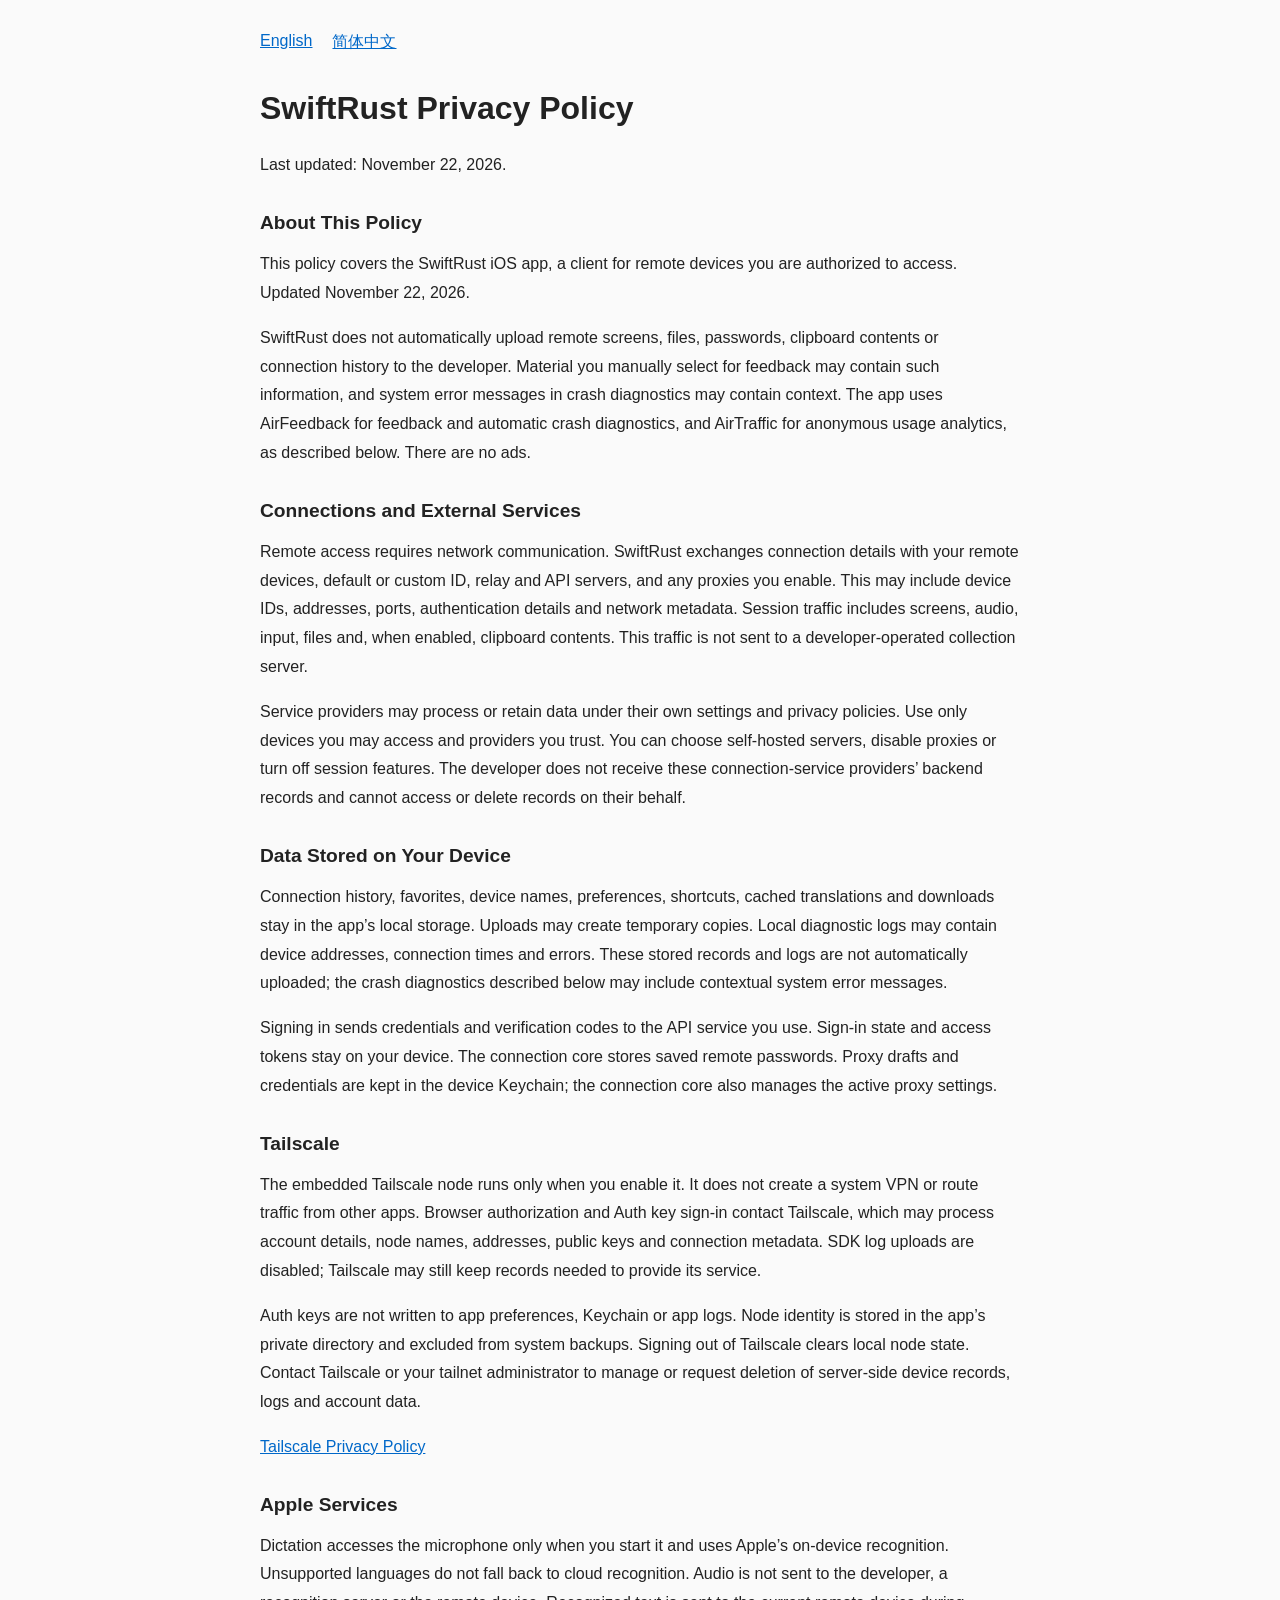
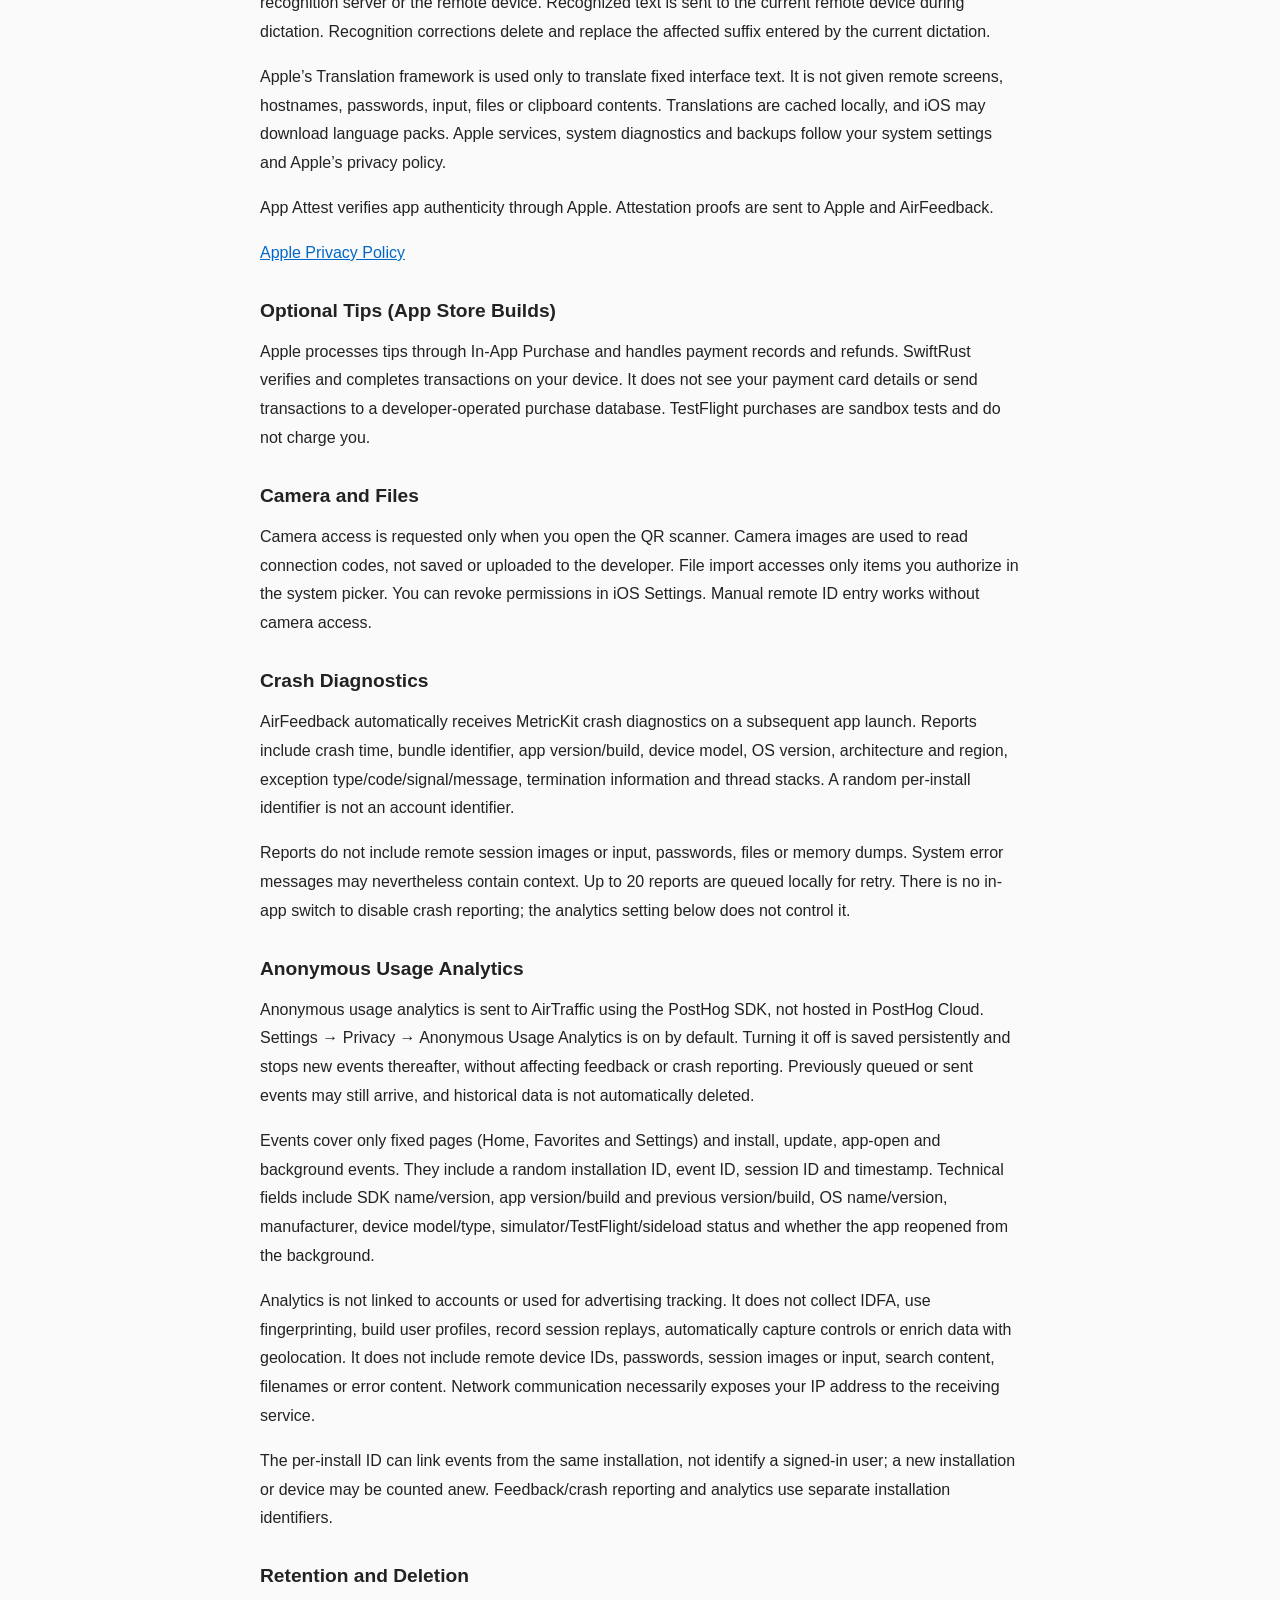
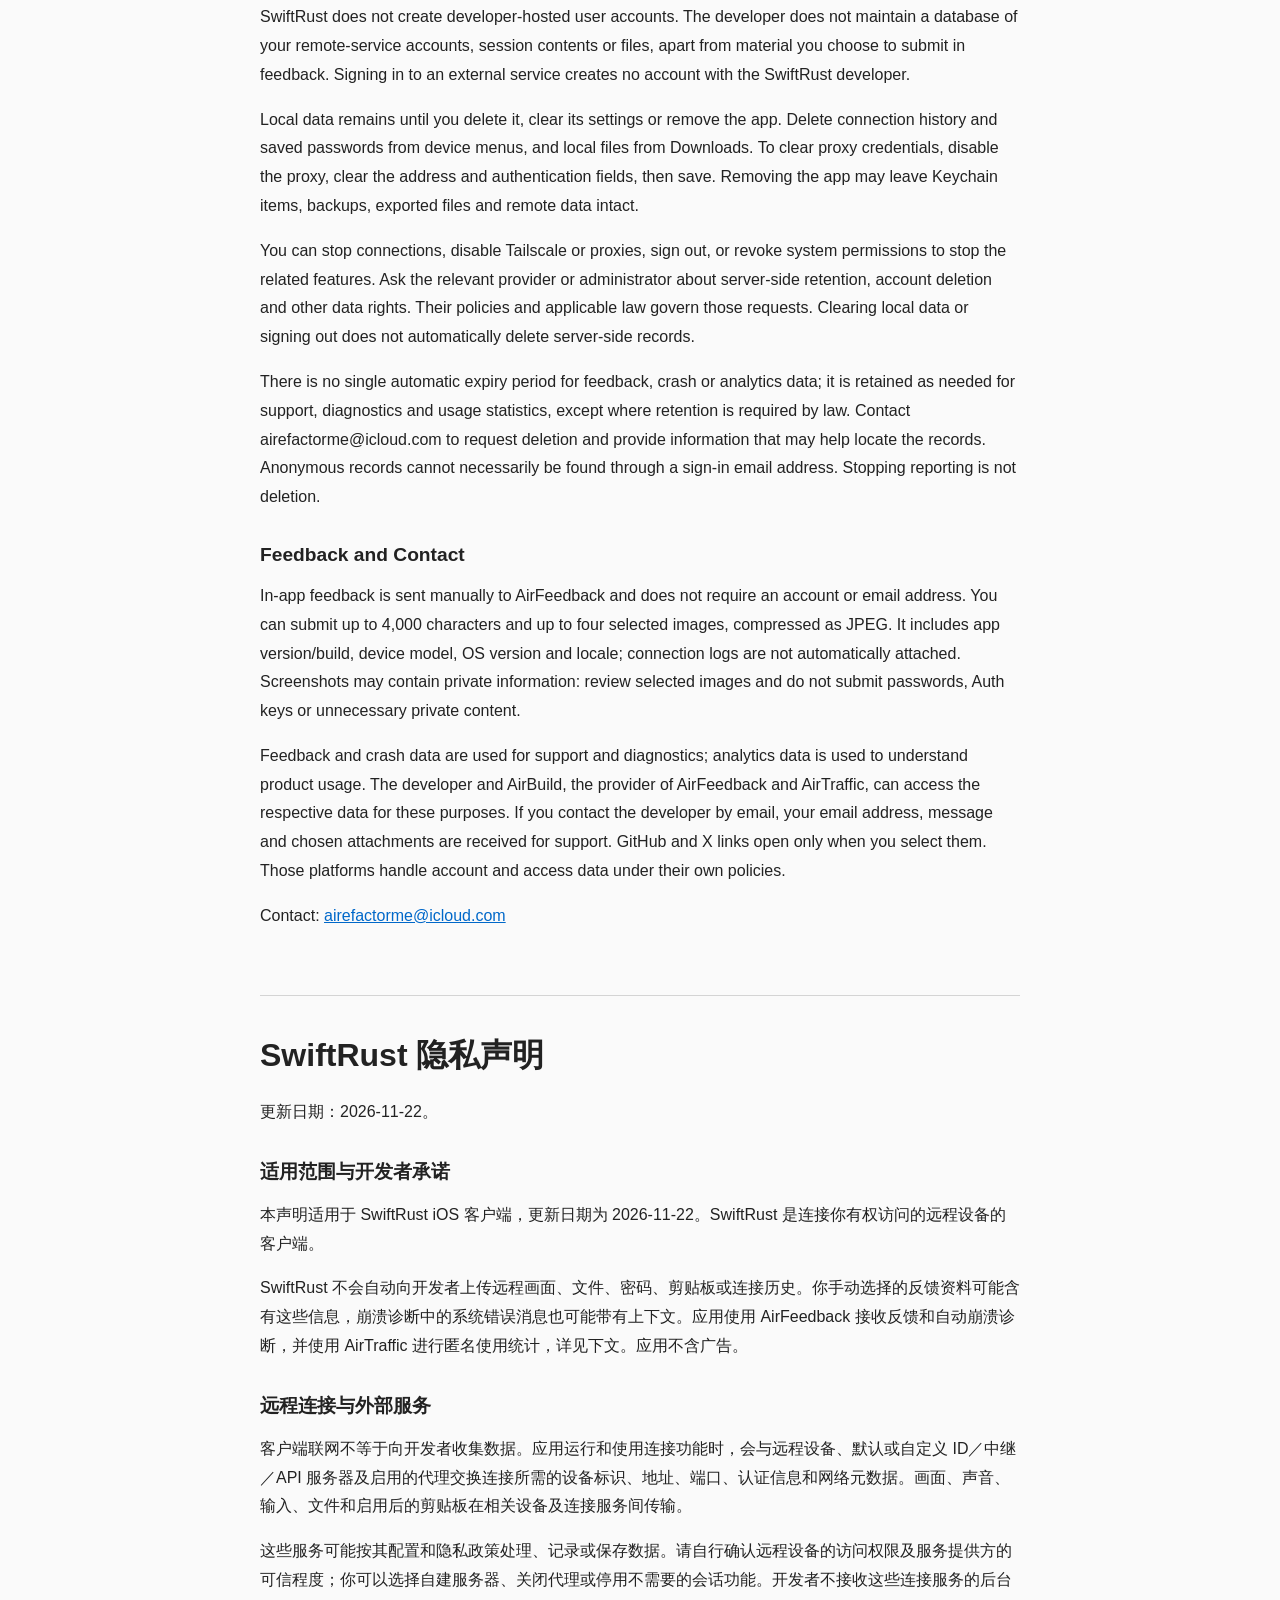
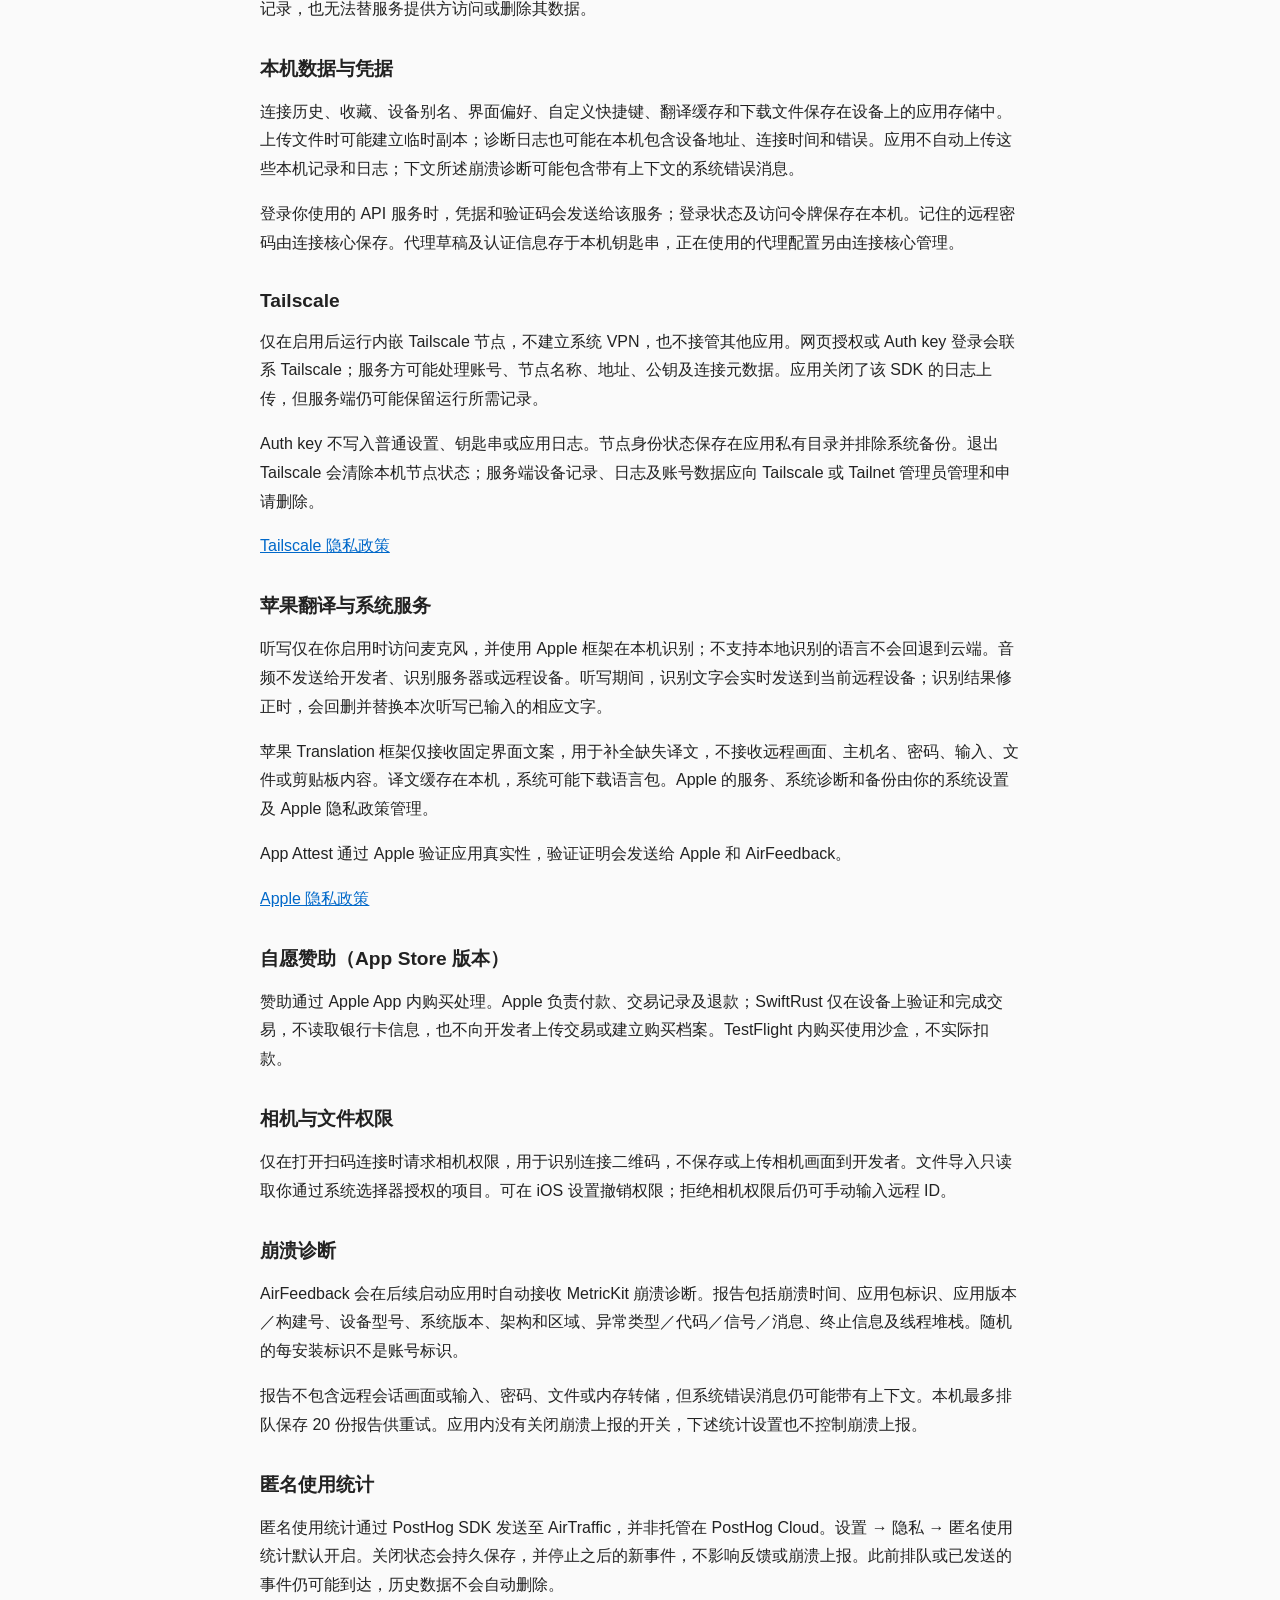
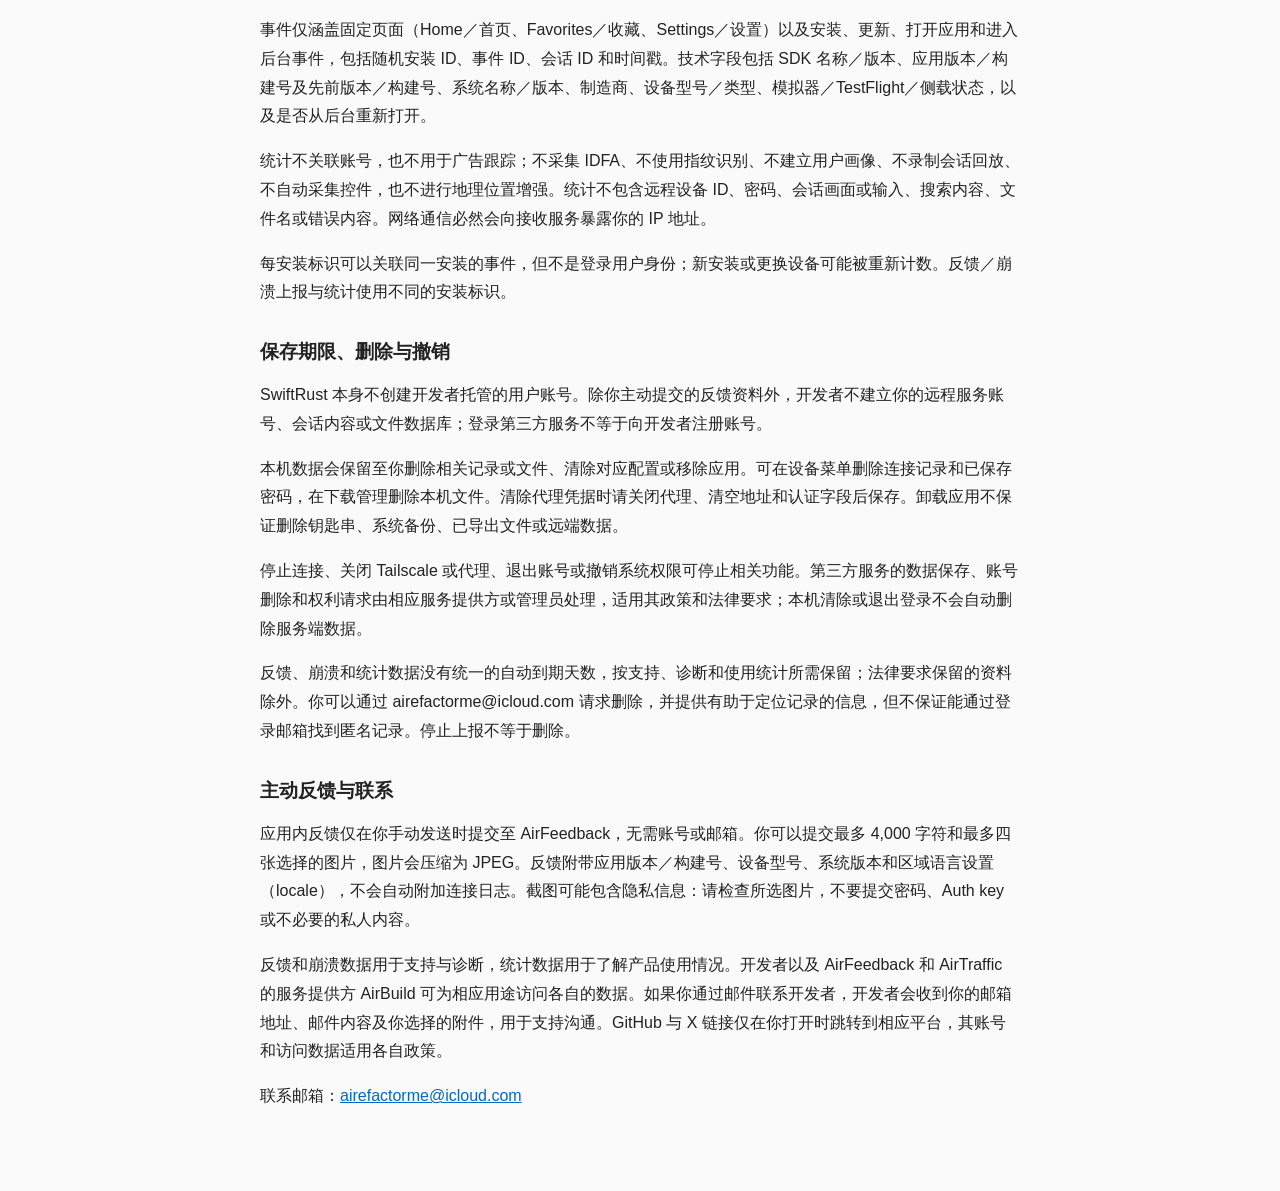
==== commit 336ad22e: "Update native iOS input, authentication and privacy-safe feedback Add on-device streaming dictation," ====
--- a/docs/index.html
+++ b/docs/index.html
@@ -14,6 +14,7 @@
 <p>Auth keys are not written to app preferences, Keychain or app logs. Node identity is stored in the app’s private directory and excluded from system backups. Signing out of Tailscale clears local node state. Contact Tailscale or your tailnet administrator to manage or request deletion of server-side device records, logs and account data.</p>
 <p><a href="https://tailscale.com/legal/privacy-policy">Tailscale Privacy Policy</a></p>
 <h2>Apple Services</h2>
+<p>Dictation accesses the microphone only when you start it and uses Apple’s on-device recognition. Unsupported languages do not fall back to cloud recognition. Audio is not sent to the developer, a recognition server or the remote device. Recognized text is sent to the current remote device during dictation. Recognition corrections delete and replace the affected suffix entered by the current dictation.</p>
 <p>Apple’s Translation framework is used only to translate fixed interface text. It is not given remote screens, hostnames, passwords, input, files or clipboard contents. Translations are cached locally, and iOS may download language packs. Apple services, system diagnostics and backups follow your system settings and Apple’s privacy policy.</p>
 <p>App Attest verifies app authenticity through Apple. Attestation proofs are sent to Apple and AirFeedback.</p>
 <p><a href="https://www.apple.com/legal/privacy/">Apple Privacy Policy</a></p>
@@ -53,6 +54,7 @@
 <p>Auth key 不写入普通设置、钥匙串或应用日志。节点身份状态保存在应用私有目录并排除系统备份。退出 Tailscale 会清除本机节点状态；服务端设备记录、日志及账号数据应向 Tailscale 或 Tailnet 管理员管理和申请删除。</p>
 <p><a href="https://tailscale.com/legal/privacy-policy">Tailscale 隐私政策</a></p>
 <h2>苹果翻译与系统服务</h2>
+<p>听写仅在你启用时访问麦克风，并使用 Apple 框架在本机识别；不支持本地识别的语言不会回退到云端。音频不发送给开发者、识别服务器或远程设备。听写期间，识别文字会实时发送到当前远程设备；识别结果修正时，会回删并替换本次听写已输入的相应文字。</p>
 <p>苹果 Translation 框架仅接收固定界面文案，用于补全缺失译文，不接收远程画面、主机名、密码、输入、文件或剪贴板内容。译文缓存在本机，系统可能下载语言包。Apple 的服务、系统诊断和备份由你的系统设置及 Apple 隐私政策管理。</p>
 <p>App Attest 通过 Apple 验证应用真实性，验证证明会发送给 Apple 和 AirFeedback。</p>
 <p><a href="https://www.apple.com/legal/privacy/">Apple 隐私政策</a></p>
